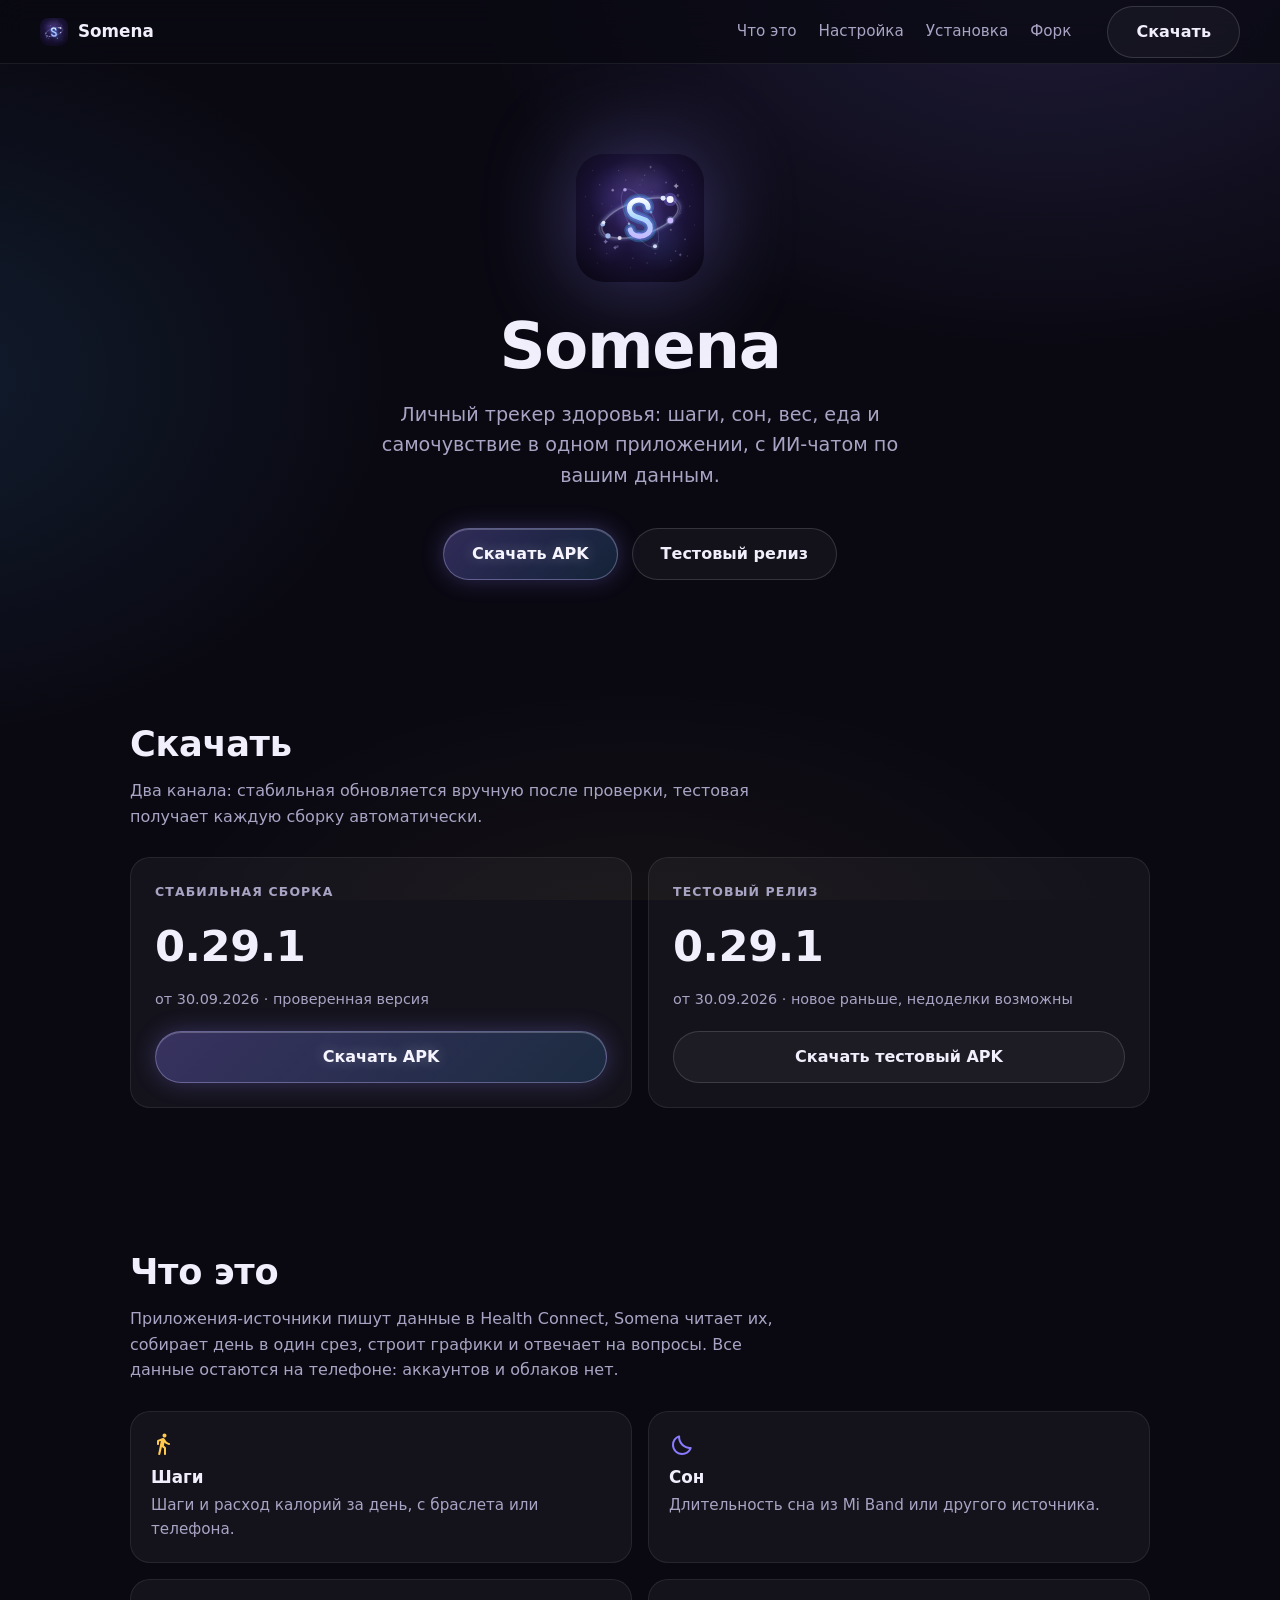
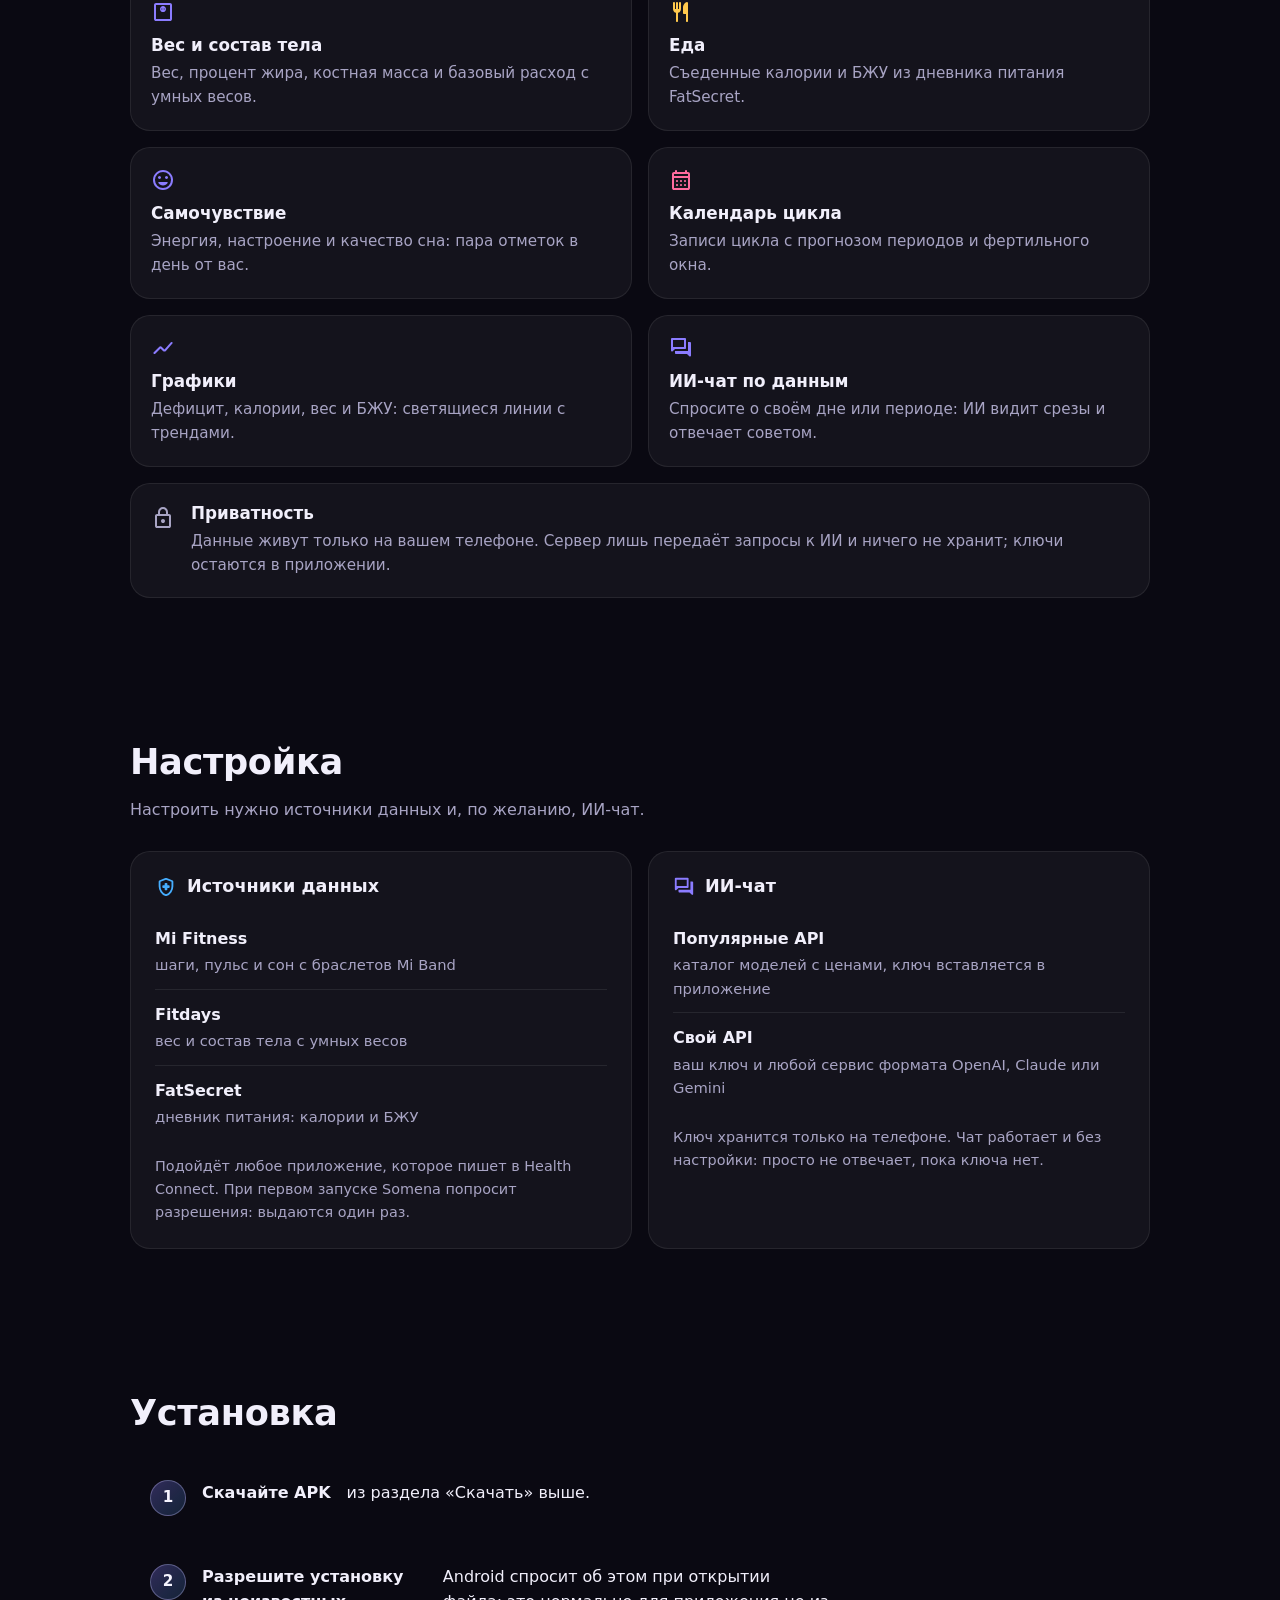
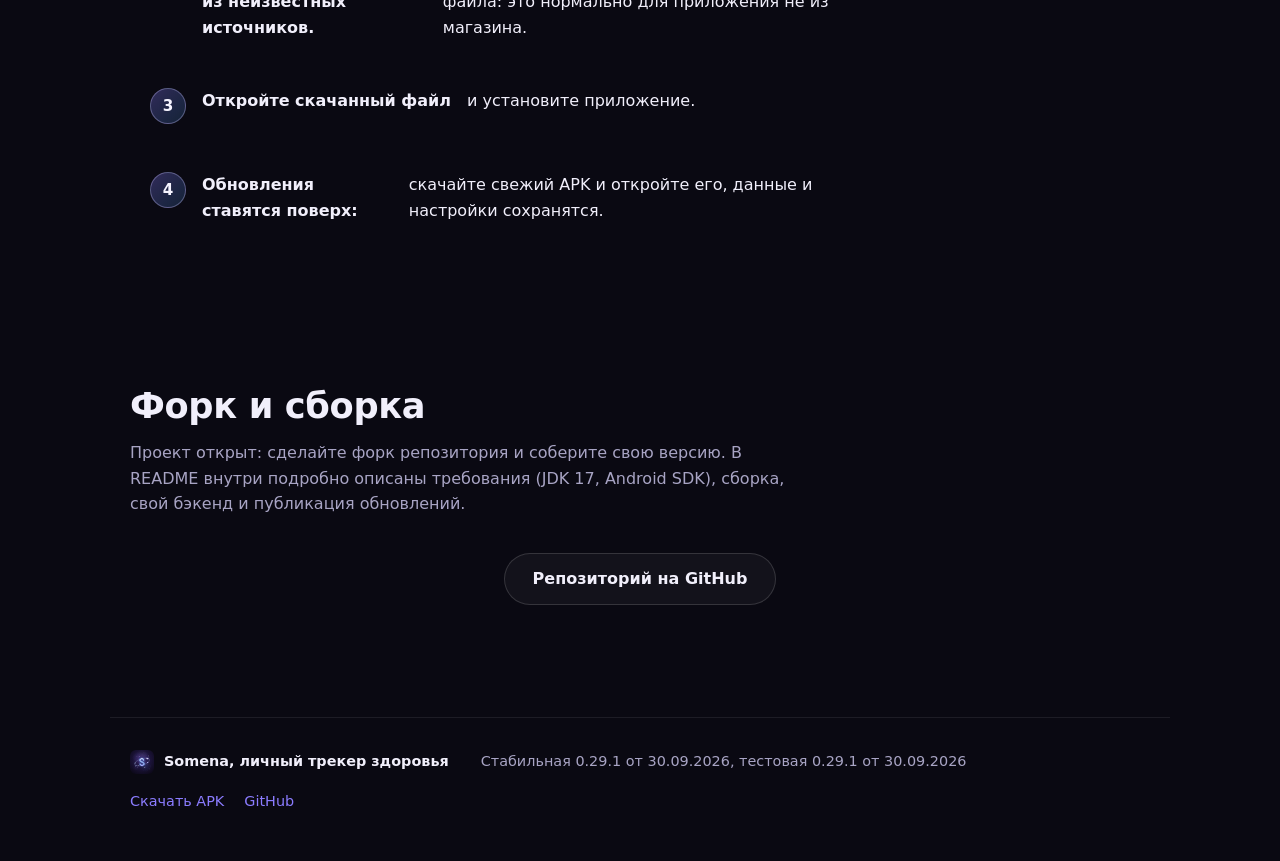
==== site/index.html @ 572ce19d "Лендинг Somena в корне Бэкенда: страница в Теме-туманность (спека 0002) с иконкой-галактикой из лаун" ====
<!doctype html>
<html lang="ru">
<head>
<meta charset="utf-8">
<meta name="viewport" content="width=device-width, initial-scale=1">
<title>Somena: личный трекер здоровья</title>
<meta name="description" content="Шаги, сон, вес, еда и самочувствие в одном приложении, с ИИ-чатом по вашим данным. Данные остаются на телефоне.">
<meta name="theme-color" content="#0A0912">
<meta property="og:title" content="Somena: личный трекер здоровья">
<meta property="og:description" content="Шаги, сон, вес, еда и самочувствие в одном приложении, с ИИ-чатом по вашим данным.">
<meta property="og:image" content="assets/icon-512.png">
<link rel="icon" type="image/png" sizes="32x32" href="assets/favicon-32.png">
<link rel="icon" type="image/svg+xml" href="assets/icon.svg">
<link rel="apple-touch-icon" href="assets/apple-touch-icon.png">
<link rel="stylesheet" href="style.css">
</head>
<body>

<header class="nav">
  <a class="nav-brand" href="#top">
    <img src="assets/icon.svg" alt="" width="28" height="28">
    <span>Somena</span>
  </a>
  <nav class="nav-links" aria-label="Разделы">
    <a href="#about">Что это</a>
    <a href="#setup">Настройка</a>
    <a href="#install">Установка</a>
    <a href="#fork">Форк</a>
  </nav>
  <a class="btn btn-secondary nav-cta" href="#download">Скачать</a>
</header>

<main id="top">

<section class="hero">
  <img class="hero-icon" src="assets/icon.svg" alt="Иконка Somena: галактика со светящейся S" width="128" height="128">
  <h1>Somena</h1>
  <p class="hero-sub">Личный трекер здоровья: шаги, сон, вес, еда и самочувствие в одном приложении, с ИИ-чатом по вашим данным.</p>
  <div class="hero-cta">
    <a class="btn btn-primary" href="http://77.239.99.15:8787/apk/somena.apk">Скачать APK</a>
    <a class="btn btn-secondary" href="http://77.239.99.15:8787/apk/somena-test.apk">Тестовый релиз</a>
  </div>
</section>

<section class="section" id="download">
  <h2>Скачать</h2>
  <p class="section-sub">Два канала: стабильная обновляется вручную после проверки, тестовая получает каждую сборку автоматически.</p>
  <div class="cards-download">
    <article class="glass card-download">
      <p class="card-caption">Стабильная сборка</p>
      <p class="card-value"><span data-channel="stable-version">0.29.1</span></p>
      <p class="card-note">от <span data-channel="stable-date">30.09.2026</span> · проверенная версия</p>
      <a class="btn btn-primary btn-block" href="http://77.239.99.15:8787/apk/somena.apk">Скачать APK</a>
    </article>
    <article class="glass card-download">
      <p class="card-caption">Тестовый релиз</p>
      <p class="card-value"><span data-channel="test-version">0.29.1</span></p>
      <p class="card-note">от <span data-channel="test-date">30.09.2026</span> · новое раньше, недоделки возможны</p>
      <a class="btn btn-secondary btn-block" href="http://77.239.99.15:8787/apk/somena-test.apk">Скачать тестовый APK</a>
    </article>
  </div>
</section>

<section class="section" id="about">
  <h2>Что это</h2>
  <p class="section-sub">Приложения-источники пишут данные в Health Connect, Somena читает их, собирает день в один срез, строит графики и отвечает на вопросы. Все данные остаются на телефоне: аккаунтов и облаков нет.</p>
  <div class="cards">
    <article class="glass card">
      <img src="assets/icons/directions_walk.svg" alt="" width="24" height="24">
      <h3>Шаги</h3>
      <p>Шаги и расход калорий за день, с браслета или телефона.</p>
    </article>
    <article class="glass card">
      <img src="assets/icons/bedtime.svg" alt="" width="24" height="24">
      <h3>Сон</h3>
      <p>Длительность сна из Mi Band или другого источника.</p>
    </article>
    <article class="glass card">
      <img src="assets/icons/monitor_weight.svg" alt="" width="24" height="24">
      <h3>Вес и состав тела</h3>
      <p>Вес, процент жира, костная масса и базовый расход с умных весов.</p>
    </article>
    <article class="glass card">
      <img src="assets/icons/restaurant.svg" alt="" width="24" height="24">
      <h3>Еда</h3>
      <p>Съеденные калории и БЖУ из дневника питания FatSecret.</p>
    </article>
    <article class="glass card">
      <img src="assets/icons/mood.svg" alt="" width="24" height="24">
      <h3>Самочувствие</h3>
      <p>Энергия, настроение и качество сна: пара отметок в день от вас.</p>
    </article>
    <article class="glass card">
      <img src="assets/icons/calendar_month.svg" alt="" width="24" height="24">
      <h3>Календарь цикла</h3>
      <p>Записи цикла с прогнозом периодов и фертильного окна.</p>
    </article>
    <article class="glass card">
      <img src="assets/icons/show_chart.svg" alt="" width="24" height="24">
      <h3>Графики</h3>
      <p>Дефицит, калории, вес и БЖУ: светящиеся линии с трендами.</p>
    </article>
    <article class="glass card">
      <img src="assets/icons/forum.svg" alt="" width="24" height="24">
      <h3>ИИ-чат по данным</h3>
      <p>Спросите о своём дне или периоде: ИИ видит срезы и отвечает советом.</p>
    </article>
  </div>
  <article class="glass card card-wide">
    <img src="assets/icons/lock.svg" alt="" width="24" height="24">
    <div>
      <h3>Приватность</h3>
      <p>Данные живут только на вашем телефоне. Сервер лишь передаёт запросы к ИИ и ничего не хранит; ключи остаются в приложении.</p>
    </div>
  </article>
</section>

<section class="section" id="setup">
  <h2>Настройка</h2>
  <p class="section-sub">Настроить нужно источники данных и, по желанию, ИИ-чат.</p>
  <div class="setup-grid">
    <article class="glass block">
      <h3><img src="assets/icons/health_and_safety.svg" alt="" width="22" height="22"> Источники данных</h3>
      <ul class="rows">
        <li><strong>Mi Fitness</strong><span>шаги, пульс и сон с браслетов Mi Band</span></li>
        <li><strong>Fitdays</strong><span>вес и состав тела с умных весов</span></li>
        <li><strong>FatSecret</strong><span>дневник питания: калории и БЖУ</span></li>
      </ul>
      <p class="block-note">Подойдёт любое приложение, которое пишет в Health Connect. При первом запуске Somena попросит разрешения: выдаются один раз.</p>
    </article>
    <article class="glass block">
      <h3><img src="assets/icons/forum.svg" alt="" width="22" height="22"> ИИ-чат</h3>
      <ul class="rows">
        <li><strong>Популярные API</strong><span>каталог моделей с ценами, ключ вставляется в приложение</span></li>
        <li><strong>Свой API</strong><span>ваш ключ и любой сервис формата OpenAI, Claude или Gemini</span></li>
      </ul>
      <p class="block-note">Ключ хранится только на телефоне. Чат работает и без настройки: просто не отвечает, пока ключа нет.</p>
    </article>
  </div>
</section>

<section class="section" id="install">
  <h2>Установка</h2>
  <ol class="steps">
    <li><strong>Скачайте APK</strong> из раздела «Скачать» выше.</li>
    <li><strong>Разрешите установку из неизвестных источников.</strong> Android спросит об этом при открытии файла: это нормально для приложения не из магазина.</li>
    <li><strong>Откройте скачанный файл</strong> и установите приложение.</li>
    <li><strong>Обновления ставятся поверх:</strong> скачайте свежий APK и откройте его, данные и настройки сохранятся.</li>
  </ol>
</section>

<section class="section" id="fork">
  <h2>Форк и сборка</h2>
  <p class="section-sub">Проект открыт: сделайте форк репозитория и соберите свою версию. В README внутри подробно описаны требования (JDK 17, Android SDK), сборка, свой бэкенд и публикация обновлений.</p>
  <div class="hero-cta">
    <a class="btn btn-secondary" href="https://github.com/ann-kuz/somena" rel="noopener">Репозиторий на GitHub</a>
  </div>
</section>

</main>

<footer class="footer">
  <div class="footer-brand">
    <img src="assets/icon.svg" alt="" width="24" height="24">
    <span>Somena, личный трекер здоровья</span>
  </div>
  <p class="footer-versions">Стабильная <span data-channel="stable-version">0.29.1</span> от <span data-channel="stable-date">30.09.2026</span>, тестовая <span data-channel="test-version">0.29.1</span> от <span data-channel="test-date">30.09.2026</span></p>
  <nav class="footer-links" aria-label="Ссылки">
    <a href="http://77.239.99.15:8787/apk/somena.apk">Скачать APK</a>
    <a href="https://github.com/ann-kuz/somena" rel="noopener">GitHub</a>
  </nav>
</footer>

<script>
(async () => {
  try {
    const v = await (await fetch('version.json')).json();
    const date = (iso) => iso ? iso.split('-').reverse().join('.') : '';
    for (const channel of ['stable', 'test']) {
      const entry = v[channel];
      if (!entry) continue;
      const set = (name, value) => document
        .querySelectorAll(`[data-channel="${channel}-${name}"]`)
        .forEach((el) => { el.textContent = value; });
      set('version', entry.version);
      if (entry.date) set('date', date(entry.date));
    }
  } catch (_) { /* манифест недоступен: показываем вшитые версии */ }
})();
</script>

</body>
</html>
---- site/style.css ----
/* Somena: Лендинг. Тема-туманность по спеке 0002: одна всегда-тёмная тема,
   стеклянные карточки, неоновые пилюли, статичные свечения, без тире в копирайте. */

:root {
  --bg: #0A0912;
  --primary: #8B7CFF;
  --secondary: #46AEFF;
  --tertiary: #FFC94D;
  --pink: #FF6B9E;
  --text: #F1EFFB;
  --text-2: #A8A4C4;
  --glass-fill: rgba(255, 255, 255, 0.045);
  --glass-border: rgba(255, 255, 255, 0.08);
  --radius: 20px;
  --content: 1060px;
}

* { box-sizing: border-box; }

html { color-scheme: dark; scroll-behavior: smooth; }

body {
  margin: 0;
  font-family: system-ui, -apple-system, "Segoe UI", Roboto, "Helvetica Neue", Arial, sans-serif;
  color: var(--text);
  background-color: var(--bg);
  /* Туманность: фиолет сверху справа, синий слева по центру, слабое золото снизу (0002) */
  background-image:
    radial-gradient(900px 620px at 82% -6%, rgba(139, 124, 255, 0.17), transparent 65%),
    radial-gradient(760px 560px at -8% 42%, rgba(70, 174, 255, 0.12), transparent 65%),
    radial-gradient(820px 480px at 50% 108%, rgba(255, 201, 77, 0.05), transparent 60%);
  background-attachment: fixed;
  background-repeat: no-repeat;
  line-height: 1.6;
  -webkit-font-smoothing: antialiased;
}

h1, h2, h3 { line-height: 1.15; margin: 0; }
p { margin: 0; }
img { display: block; }

a { color: var(--primary); text-decoration: none; }
a:hover { color: #A79BFF; }

:focus-visible {
  outline: 2px solid var(--primary);
  outline-offset: 3px;
  border-radius: 8px;
}

/* Шапка */

.nav {
  position: sticky;
  top: 0;
  z-index: 10;
  display: flex;
  align-items: center;
  gap: 28px;
  height: 64px;
  padding: 0 clamp(16px, 4vw, 40px);
  background: rgba(10, 9, 18, 0.78);
  backdrop-filter: blur(14px);
  -webkit-backdrop-filter: blur(14px);
  border-bottom: 1px solid var(--glass-border);
}

.nav-brand {
  display: flex;
  align-items: center;
  gap: 10px;
  font-weight: 700;
  font-size: 1.05rem;
  color: var(--text);
}

.nav-brand img { border-radius: 8px; }

.nav-links {
  display: flex;
  gap: 22px;
  margin-left: auto;
  font-size: 0.95rem;
}

.nav-links a { color: var(--text-2); }
.nav-links a:hover { color: var(--text); }

.nav-cta { margin-left: 8px; min-height: 40px; padding: 0 18px; font-size: 0.9rem; }

/* Кнопки: интерактив всегда пилюля (замок форм 0002) */

.btn {
  display: inline-flex;
  align-items: center;
  justify-content: center;
  min-height: 52px;
  padding: 0 28px;
  border-radius: 999px;
  font-size: 1rem;
  font-weight: 600;
  cursor: pointer;
}

/* Неоновая кнопка: полупрозрачный градиент фиолет→синий, свечение, светлая кромка сверху */
.btn-primary {
  color: #F6F4FF;
  text-shadow: 0 0 14px rgba(241, 239, 251, 0.3);
  background: linear-gradient(135deg, rgba(139, 124, 255, 0.3), rgba(70, 174, 255, 0.16));
  border: 1px solid rgba(200, 195, 255, 0.35);
  box-shadow:
    inset 0 1px 0 rgba(255, 255, 255, 0.22),
    0 0 22px rgba(139, 124, 255, 0.28);
}

.btn-primary:hover {
  background: linear-gradient(135deg, rgba(139, 124, 255, 0.38), rgba(70, 174, 255, 0.22));
  box-shadow:
    inset 0 1px 0 rgba(255, 255, 255, 0.25),
    0 0 30px rgba(139, 124, 255, 0.38);
  color: #F6F4FF;
}

/* Вторичная: тёмное стекло без свечения */
.btn-secondary {
  color: var(--text);
  background: rgba(255, 255, 255, 0.04);
  border: 1px solid rgba(255, 255, 255, 0.14);
}

.btn-secondary:hover { background: rgba(255, 255, 255, 0.07); color: var(--text); }

.btn-block { width: 100%; }

/* Hero */

.hero {
  display: flex;
  flex-direction: column;
  align-items: center;
  text-align: center;
  padding: clamp(64px, 10vh, 104px) 20px 72px;
}

.hero-icon {
  width: 128px;
  height: 128px;
  border-radius: 28px;
  margin-bottom: 28px;
  filter: drop-shadow(0 0 44px rgba(139, 124, 255, 0.4));
}

.hero h1 {
  font-size: clamp(2.6rem, 7vw, 4rem);
  font-weight: 750;
  letter-spacing: -0.02em;
}

.hero-sub {
  max-width: 46ch;
  margin-top: 16px;
  font-size: clamp(1.05rem, 2.5vw, 1.2rem);
  color: var(--text-2);
}

.hero-cta {
  display: flex;
  flex-wrap: wrap;
  justify-content: center;
  gap: 14px;
  margin-top: 36px;
}

/* Секции */

.section {
  max-width: var(--content);
  margin: 0 auto;
  padding: clamp(48px, 8vh, 84px) 20px;
}

.section h2 {
  font-size: clamp(1.7rem, 4vw, 2.2rem);
  font-weight: 700;
  letter-spacing: -0.01em;
}

.section-sub {
  max-width: 65ch;
  margin-top: 14px;
  color: var(--text-2);
}

/* Стеклянные карточки */

.glass {
  background: var(--glass-fill);
  border: 1px solid var(--glass-border);
  border-radius: var(--radius);
}

.cards, .cards-download, .setup-grid {
  display: grid;
  grid-template-columns: 1fr 1fr;
  gap: 16px;
  margin-top: 28px;
}

.card { padding: 20px; }

.card img { margin-bottom: 12px; }

.card h3 { font-size: 1.05rem; font-weight: 600; }

.card p { margin-top: 6px; font-size: 0.95rem; color: var(--text-2); }

.card-wide {
  display: flex;
  gap: 16px;
  align-items: flex-start;
  padding: 20px;
  margin-top: 16px;
}

.card-wide img { margin: 2px 0 0; flex: none; }

/* Карточки скачивания: подпись капсом, крупная цифра версии (как карточка метрики) */

.card-download {
  display: flex;
  flex-direction: column;
  align-items: flex-start;
  padding: 24px;
}

.card-caption {
  font-size: 0.78rem;
  font-weight: 600;
  letter-spacing: 0.09em;
  text-transform: uppercase;
  color: var(--text-2);
}

.card-value {
  margin-top: 10px;
  font-size: 2.7rem;
  font-weight: 750;
  letter-spacing: -0.01em;
}

.card-note { margin: 6px 0 20px; font-size: 0.9rem; color: var(--text-2); }

.card-download .btn { margin-top: auto; }

/* Настройка */

.block { padding: 24px; }

.block h3 {
  display: flex;
  align-items: center;
  gap: 10px;
  font-size: 1.1rem;
  font-weight: 600;
}

.block h3 img { flex: none; }

.rows {
  list-style: none;
  margin: 16px 0 0;
  padding: 0;
}

.rows li {
  display: flex;
  flex-direction: column;
  gap: 2px;
  padding: 12px 0;
}

.rows li + li { border-top: 1px solid var(--glass-border); }

.rows span { font-size: 0.92rem; color: var(--text-2); }

.block-note { margin-top: 14px; font-size: 0.9rem; color: var(--text-2); }

/* Установка */

.steps {
  list-style: none;
  counter-reset: step;
  margin: 28px 0 0;
  padding: 0;
  display: grid;
  gap: 12px;
  max-width: 720px;
}

.steps li {
  counter-increment: step;
  display: flex;
  gap: 16px;
  align-items: flex-start;
  padding: 18px 20px;
}

.steps li::before {
  content: counter(step);
  flex: none;
  width: 34px;
  height: 34px;
  display: grid;
  place-items: center;
  border-radius: 999px;
  font-weight: 700;
  font-size: 0.95rem;
  color: #F6F4FF;
  background: linear-gradient(135deg, rgba(139, 124, 255, 0.3), rgba(70, 174, 255, 0.16));
  border: 1px solid rgba(200, 195, 255, 0.35);
}

/* Подвал */

.footer {
  max-width: var(--content);
  margin: 40px auto 0;
  padding: 32px 20px 48px;
  border-top: 1px solid var(--glass-border);
  display: flex;
  flex-wrap: wrap;
  gap: 16px 32px;
  align-items: center;
  font-size: 0.9rem;
  color: var(--text-2);
}

.footer-brand {
  display: flex;
  align-items: center;
  gap: 10px;
  color: var(--text);
  font-weight: 600;
}

.footer-brand img { border-radius: 6px; }

.footer-versions { margin-right: auto; }

.footer-links { display: flex; gap: 20px; }

/* Телефон */

@media (max-width: 720px) {
  .nav-links { display: none; }
  .nav { gap: 16px; }
  .nav-cta { margin-left: auto; }
  .cards, .cards-download, .setup-grid { grid-template-columns: 1fr; }
  .card-value { font-size: 2.3rem; }
  .hero-cta .btn { width: min(320px, 100%); }
}

/* Движение только лёгкое и по делу: свечение статично (0002) */

@media (prefers-reduced-motion: no-preference) {
  .btn, a { transition: background-color 0.25s ease, box-shadow 0.25s ease, color 0.25s ease, transform 0.1s ease; }
  .btn:active { transform: translateY(1px); }
}

@media (prefers-reduced-motion: reduce) {
  html { scroll-behavior: auto; }
}
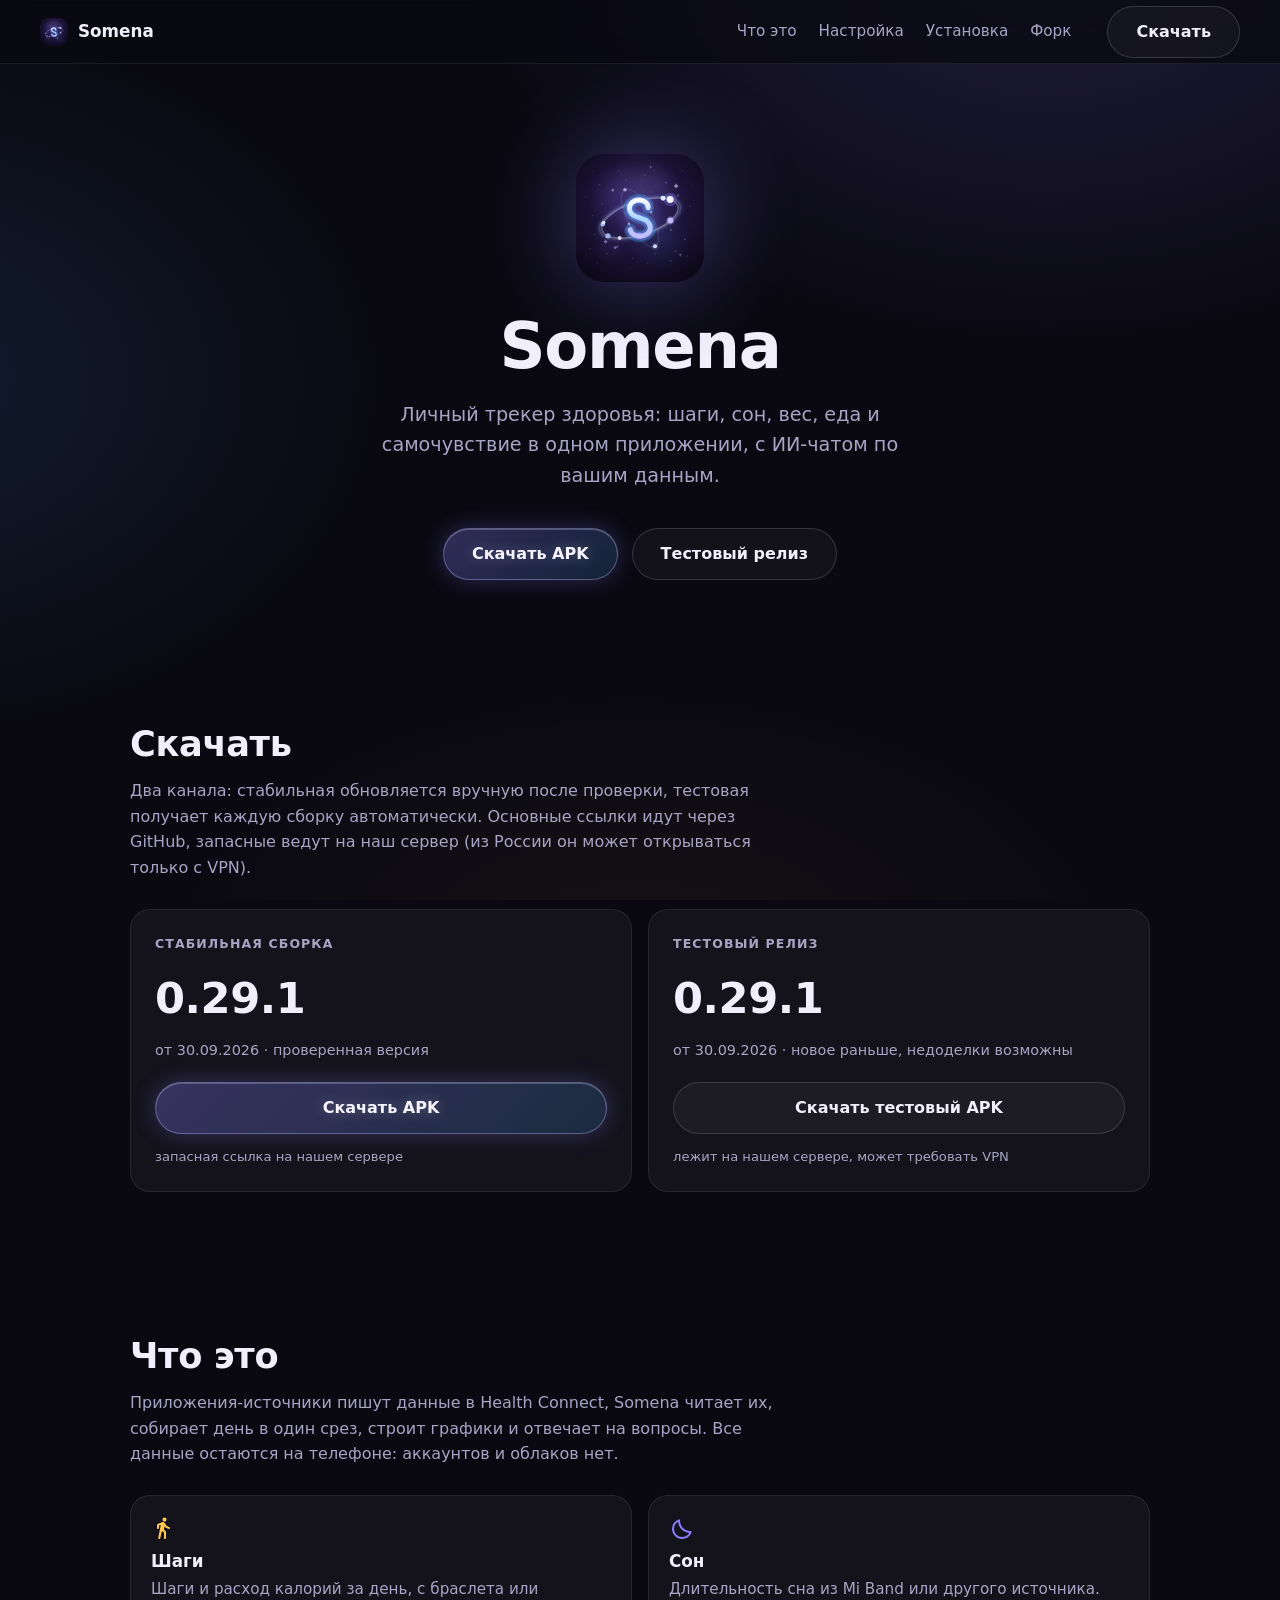
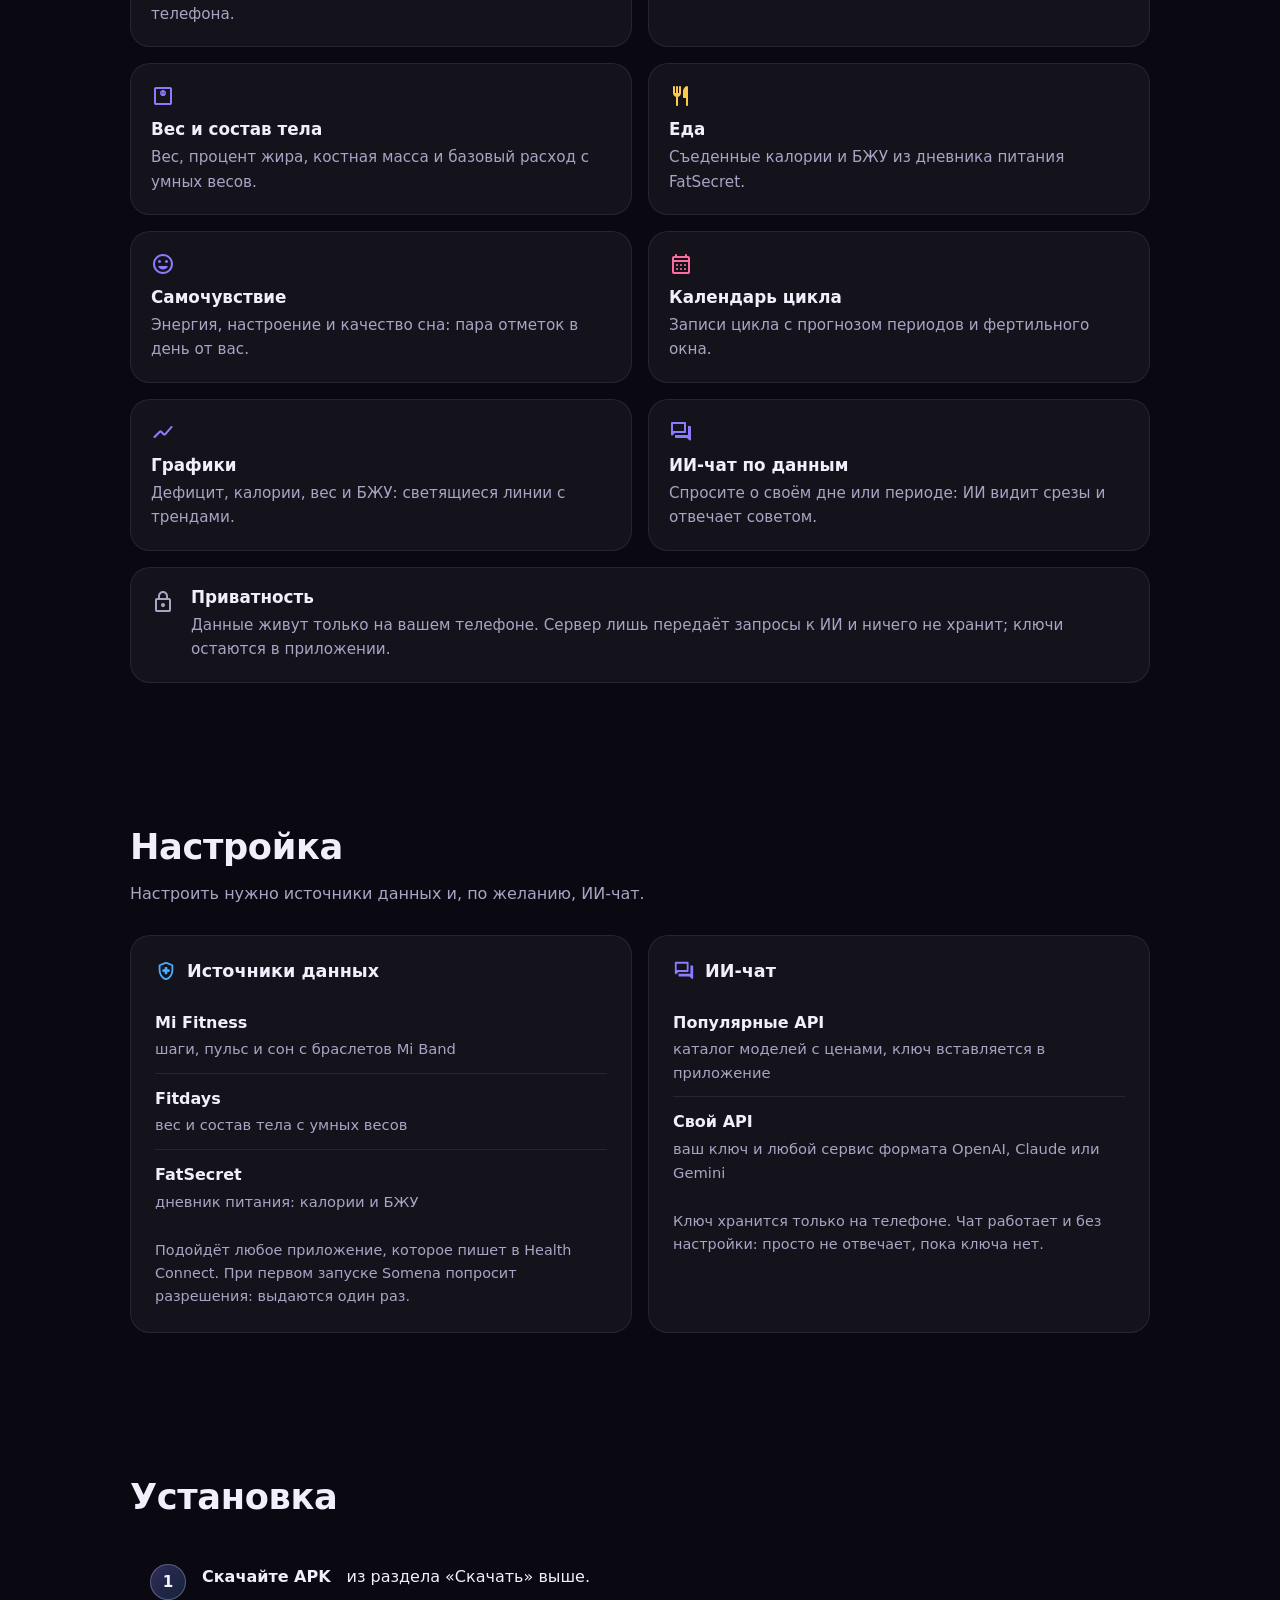
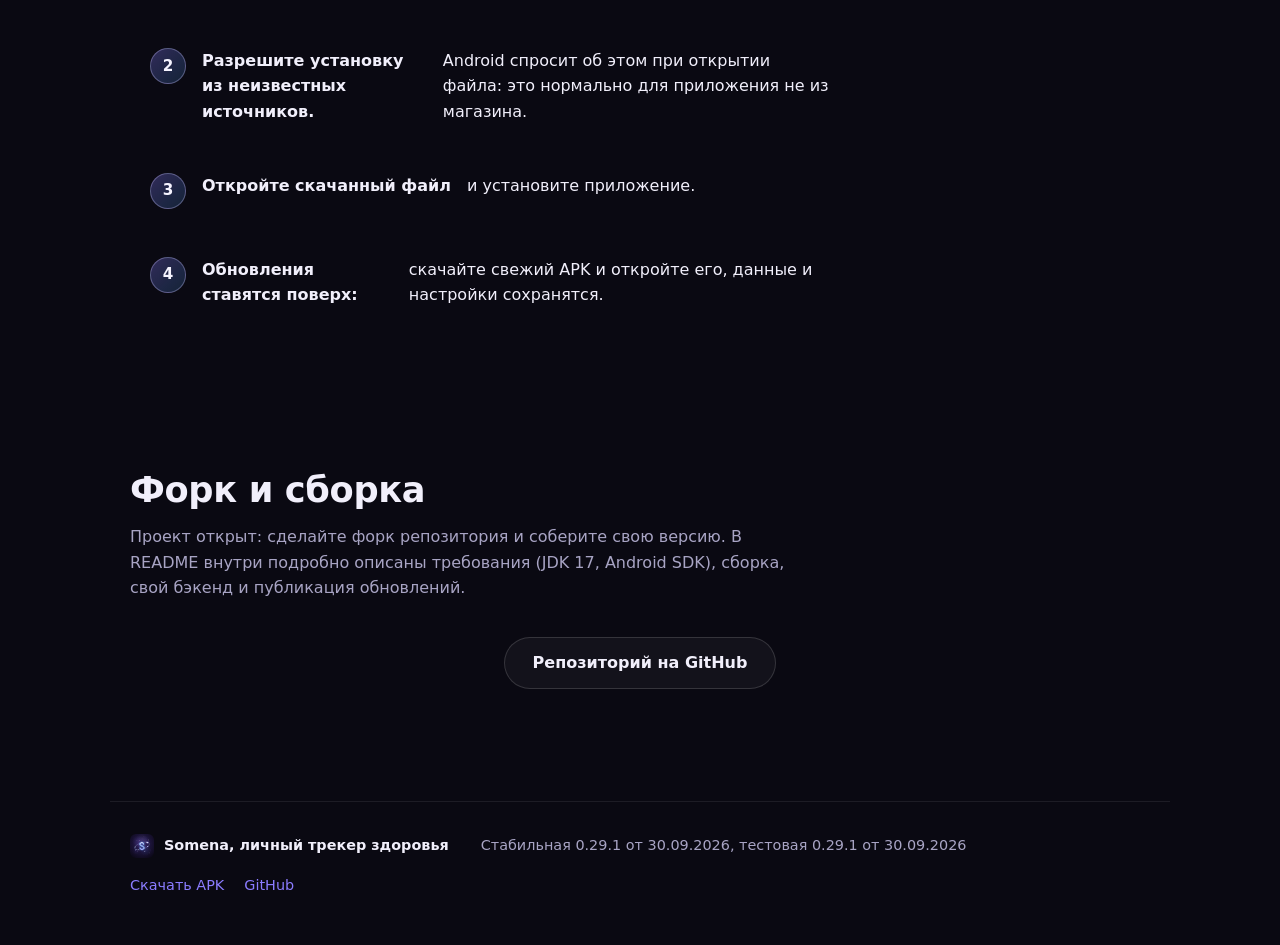
==== commit 025e88f0: "Раздача зеркалируется на GitHub: сервер недоступен из РФ без VPN; лендинг на GitHub Pages, стабильны" ====
--- a/site/index.html
+++ b/site/index.html
@@ -37,26 +37,28 @@
   <h1>Somena</h1>
   <p class="hero-sub">Личный трекер здоровья: шаги, сон, вес, еда и самочувствие в одном приложении, с ИИ-чатом по вашим данным.</p>
   <div class="hero-cta">
-    <a class="btn btn-primary" href="http://77.239.99.15:8787/apk/somena.apk">Скачать APK</a>
+    <a class="btn btn-primary" href="https://github.com/ann-kuz/somena/releases/latest/download/somena.apk">Скачать APK</a>
     <a class="btn btn-secondary" href="http://77.239.99.15:8787/apk/somena-test.apk">Тестовый релиз</a>
   </div>
 </section>
 
 <section class="section" id="download">
   <h2>Скачать</h2>
-  <p class="section-sub">Два канала: стабильная обновляется вручную после проверки, тестовая получает каждую сборку автоматически.</p>
+  <p class="section-sub">Два канала: стабильная обновляется вручную после проверки, тестовая получает каждую сборку автоматически. Основные ссылки идут через GitHub, запасные ведут на наш сервер (из России он может открываться только с VPN).</p>
   <div class="cards-download">
     <article class="glass card-download">
       <p class="card-caption">Стабильная сборка</p>
       <p class="card-value"><span data-channel="stable-version">0.29.1</span></p>
       <p class="card-note">от <span data-channel="stable-date">30.09.2026</span> · проверенная версия</p>
-      <a class="btn btn-primary btn-block" href="http://77.239.99.15:8787/apk/somena.apk">Скачать APK</a>
+      <a class="btn btn-primary btn-block" href="https://github.com/ann-kuz/somena/releases/latest/download/somena.apk">Скачать APK</a>
+      <a class="backup-link" href="http://77.239.99.15:8787/apk/somena.apk">запасная ссылка на нашем сервере</a>
     </article>
     <article class="glass card-download">
       <p class="card-caption">Тестовый релиз</p>
       <p class="card-value"><span data-channel="test-version">0.29.1</span></p>
       <p class="card-note">от <span data-channel="test-date">30.09.2026</span> · новое раньше, недоделки возможны</p>
       <a class="btn btn-secondary btn-block" href="http://77.239.99.15:8787/apk/somena-test.apk">Скачать тестовый APK</a>
+      <span class="backup-link">лежит на нашем сервере, может требовать VPN</span>
     </article>
   </div>
 </section>
@@ -166,7 +168,7 @@
   </div>
   <p class="footer-versions">Стабильная <span data-channel="stable-version">0.29.1</span> от <span data-channel="stable-date">30.09.2026</span>, тестовая <span data-channel="test-version">0.29.1</span> от <span data-channel="test-date">30.09.2026</span></p>
   <nav class="footer-links" aria-label="Ссылки">
-    <a href="http://77.239.99.15:8787/apk/somena.apk">Скачать APK</a>
+    <a href="https://github.com/ann-kuz/somena/releases/latest/download/somena.apk">Скачать APK</a>
     <a href="https://github.com/ann-kuz/somena" rel="noopener">GitHub</a>
   </nav>
 </footer>
--- a/site/style.css
+++ b/site/style.css
@@ -252,6 +252,14 @@
 
 .card-download .btn { margin-top: auto; }
 
+.backup-link {
+  margin-top: 12px;
+  font-size: 0.82rem;
+  color: var(--text-2);
+}
+
+a.backup-link:hover { color: #A79BFF; }
+
 /* Настройка */
 
 .block { padding: 24px; }
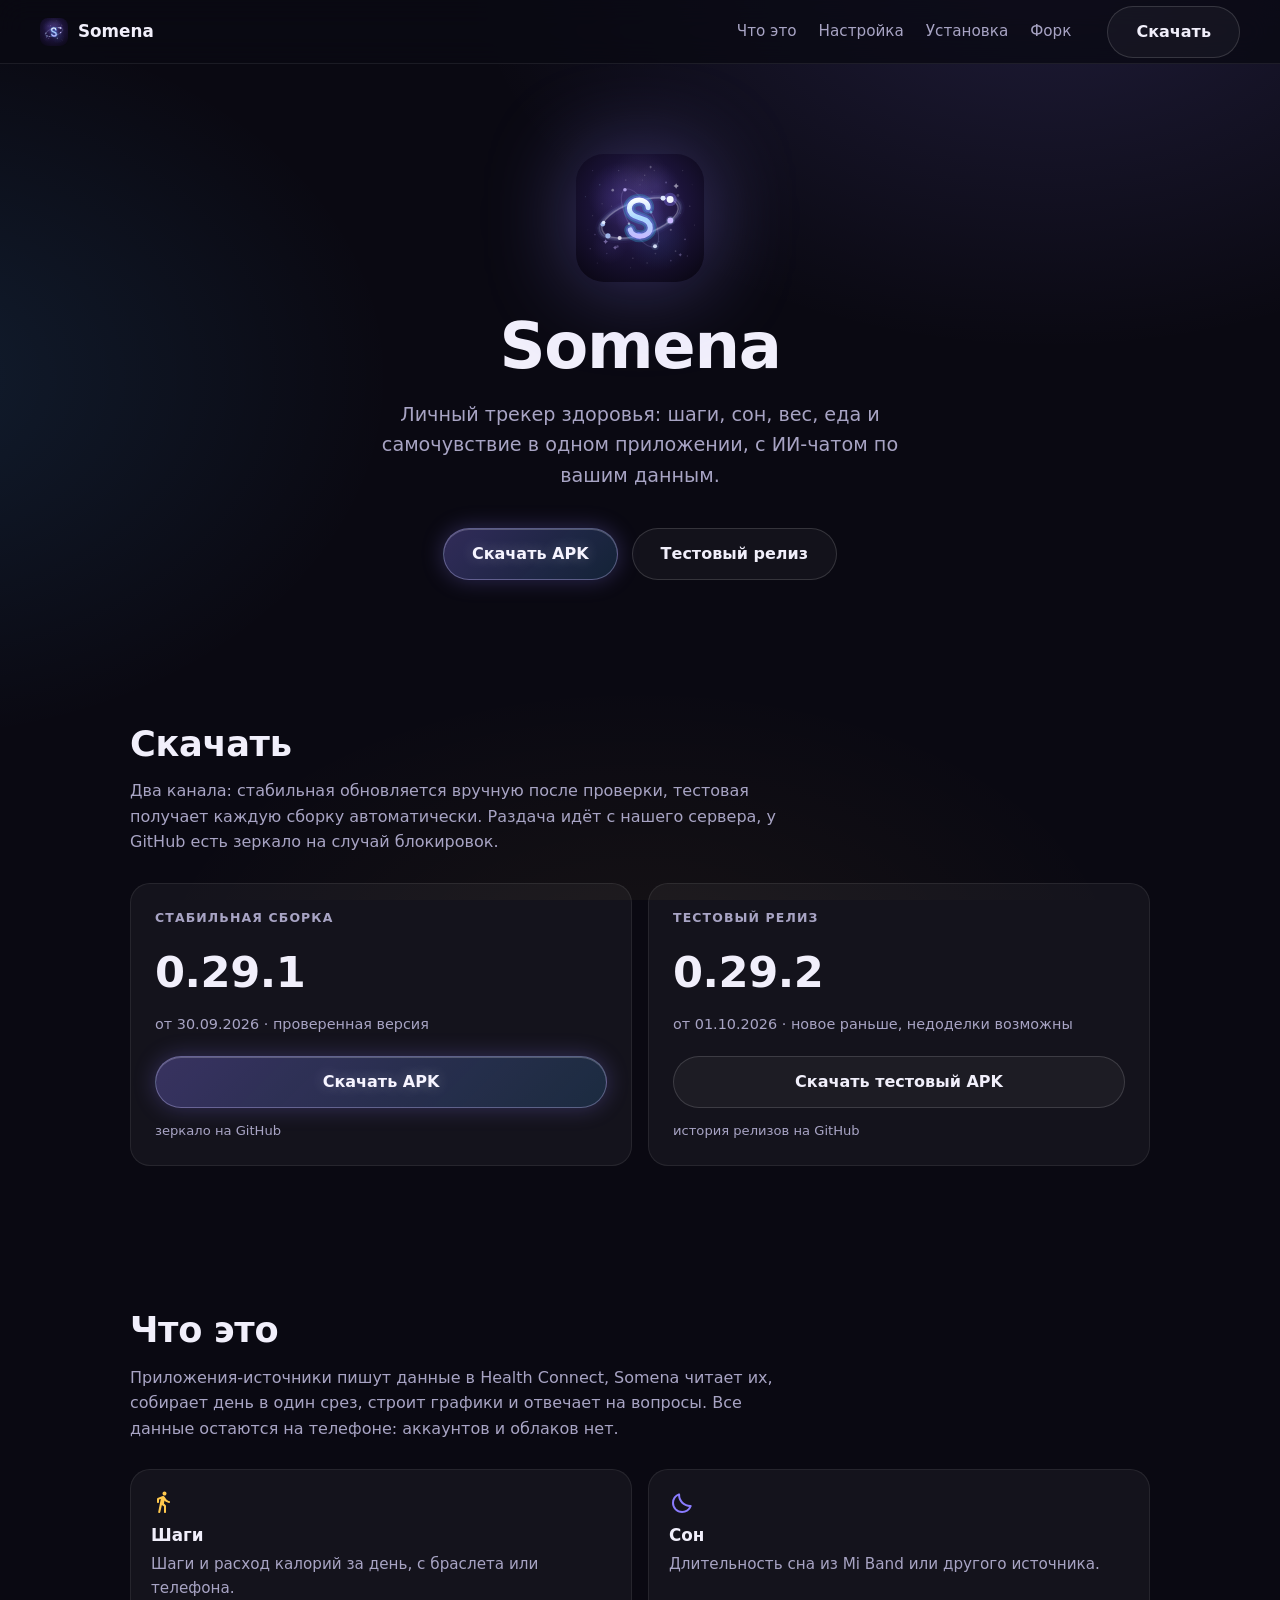
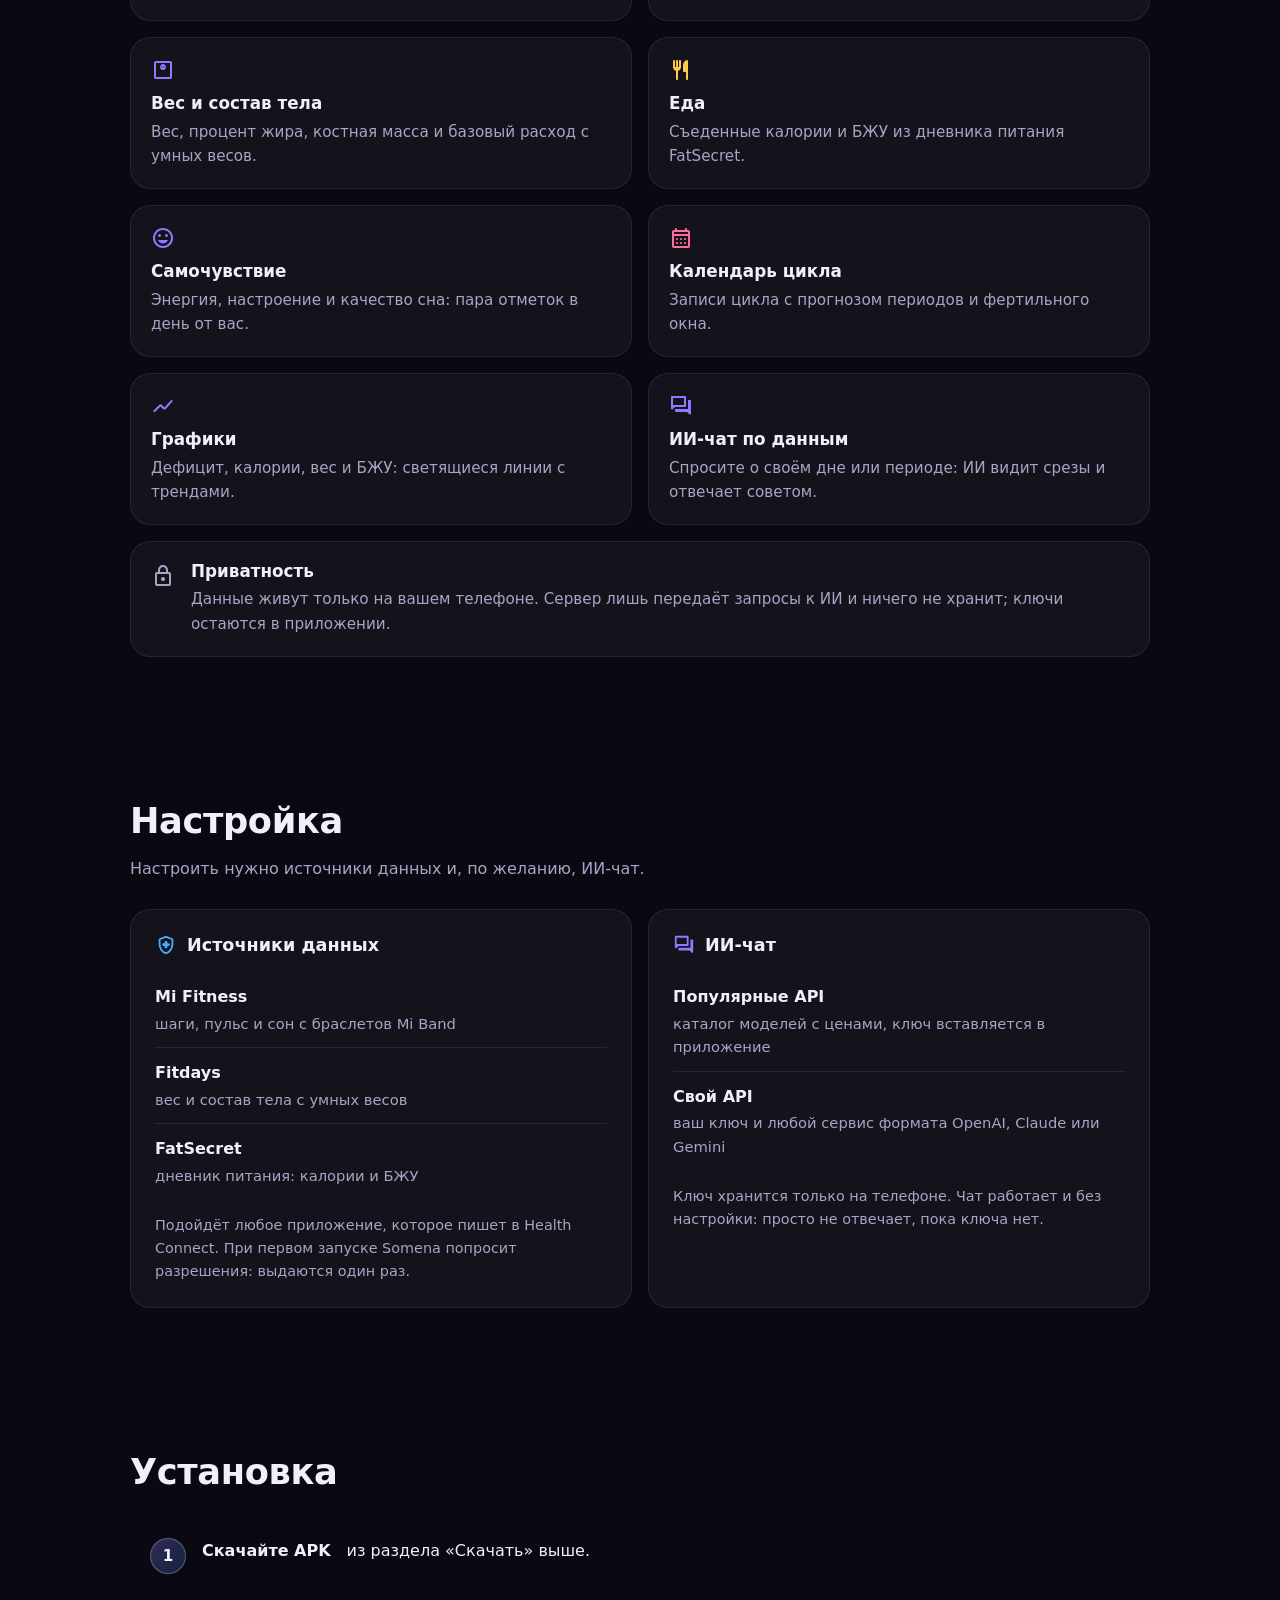
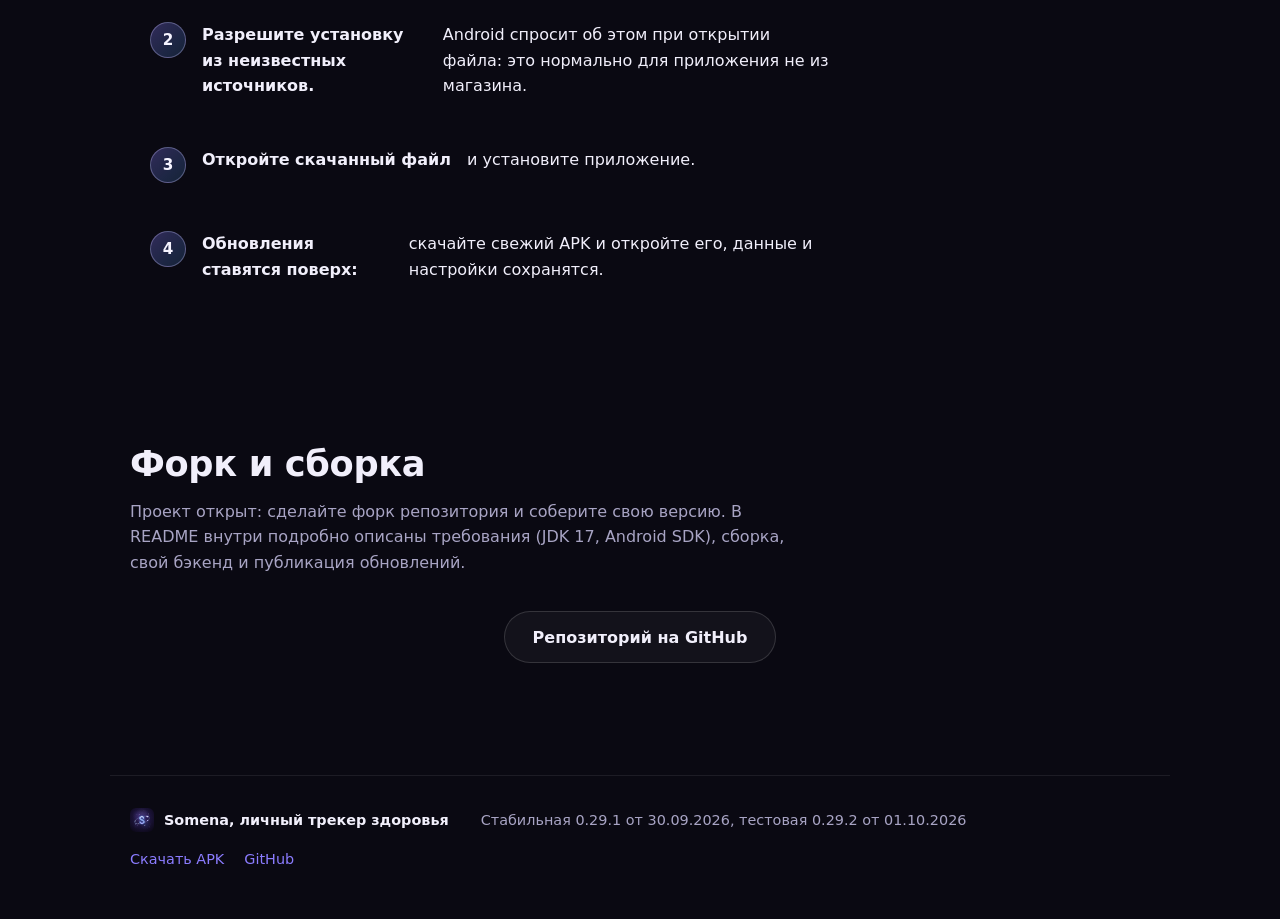
==== commit 3f3bc042: "Раздача через основной домен на 443: порт 8787 из РФ режется провайдерами, домен проходит; nginx про" ====
--- a/site/index.html
+++ b/site/index.html
@@ -37,28 +37,28 @@
   <h1>Somena</h1>
   <p class="hero-sub">Личный трекер здоровья: шаги, сон, вес, еда и самочувствие в одном приложении, с ИИ-чатом по вашим данным.</p>
   <div class="hero-cta">
-    <a class="btn btn-primary" href="https://github.com/ann-kuz/somena/releases/latest/download/somena.apk">Скачать APK</a>
-    <a class="btn btn-secondary" href="http://77.239.99.15:8787/apk/somena-test.apk">Тестовый релиз</a>
+    <a class="btn btn-primary" href="https://elunaris-vitrail.strangled.net/apk/somena.apk">Скачать APK</a>
+    <a class="btn btn-secondary" href="https://elunaris-vitrail.strangled.net/apk/somena-test.apk">Тестовый релиз</a>
   </div>
 </section>
 
 <section class="section" id="download">
   <h2>Скачать</h2>
-  <p class="section-sub">Два канала: стабильная обновляется вручную после проверки, тестовая получает каждую сборку автоматически. Основные ссылки идут через GitHub, запасные ведут на наш сервер (из России он может открываться только с VPN).</p>
+  <p class="section-sub">Два канала: стабильная обновляется вручную после проверки, тестовая получает каждую сборку автоматически. Раздача идёт с нашего сервера, у GitHub есть зеркало на случай блокировок.</p>
   <div class="cards-download">
     <article class="glass card-download">
       <p class="card-caption">Стабильная сборка</p>
       <p class="card-value"><span data-channel="stable-version">0.29.1</span></p>
       <p class="card-note">от <span data-channel="stable-date">30.09.2026</span> · проверенная версия</p>
-      <a class="btn btn-primary btn-block" href="https://github.com/ann-kuz/somena/releases/latest/download/somena.apk">Скачать APK</a>
-      <a class="backup-link" href="http://77.239.99.15:8787/apk/somena.apk">запасная ссылка на нашем сервере</a>
+      <a class="btn btn-primary btn-block" href="https://elunaris-vitrail.strangled.net/apk/somena.apk">Скачать APK</a>
+      <a class="backup-link" href="https://github.com/ann-kuz/somena/releases/latest/download/somena.apk">зеркало на GitHub</a>
     </article>
     <article class="glass card-download">
       <p class="card-caption">Тестовый релиз</p>
       <p class="card-value"><span data-channel="test-version">0.29.1</span></p>
       <p class="card-note">от <span data-channel="test-date">30.09.2026</span> · новое раньше, недоделки возможны</p>
-      <a class="btn btn-secondary btn-block" href="http://77.239.99.15:8787/apk/somena-test.apk">Скачать тестовый APK</a>
-      <span class="backup-link">лежит на нашем сервере, может требовать VPN</span>
+      <a class="btn btn-secondary btn-block" href="https://elunaris-vitrail.strangled.net/apk/somena-test.apk">Скачать тестовый APK</a>
+      <a class="backup-link" href="https://github.com/ann-kuz/somena/releases">история релизов на GitHub</a>
     </article>
   </div>
 </section>
@@ -168,7 +168,7 @@
   </div>
   <p class="footer-versions">Стабильная <span data-channel="stable-version">0.29.1</span> от <span data-channel="stable-date">30.09.2026</span>, тестовая <span data-channel="test-version">0.29.1</span> от <span data-channel="test-date">30.09.2026</span></p>
   <nav class="footer-links" aria-label="Ссылки">
-    <a href="https://github.com/ann-kuz/somena/releases/latest/download/somena.apk">Скачать APK</a>
+    <a href="https://elunaris-vitrail.strangled.net/apk/somena.apk">Скачать APK</a>
     <a href="https://github.com/ann-kuz/somena" rel="noopener">GitHub</a>
   </nav>
 </footer>
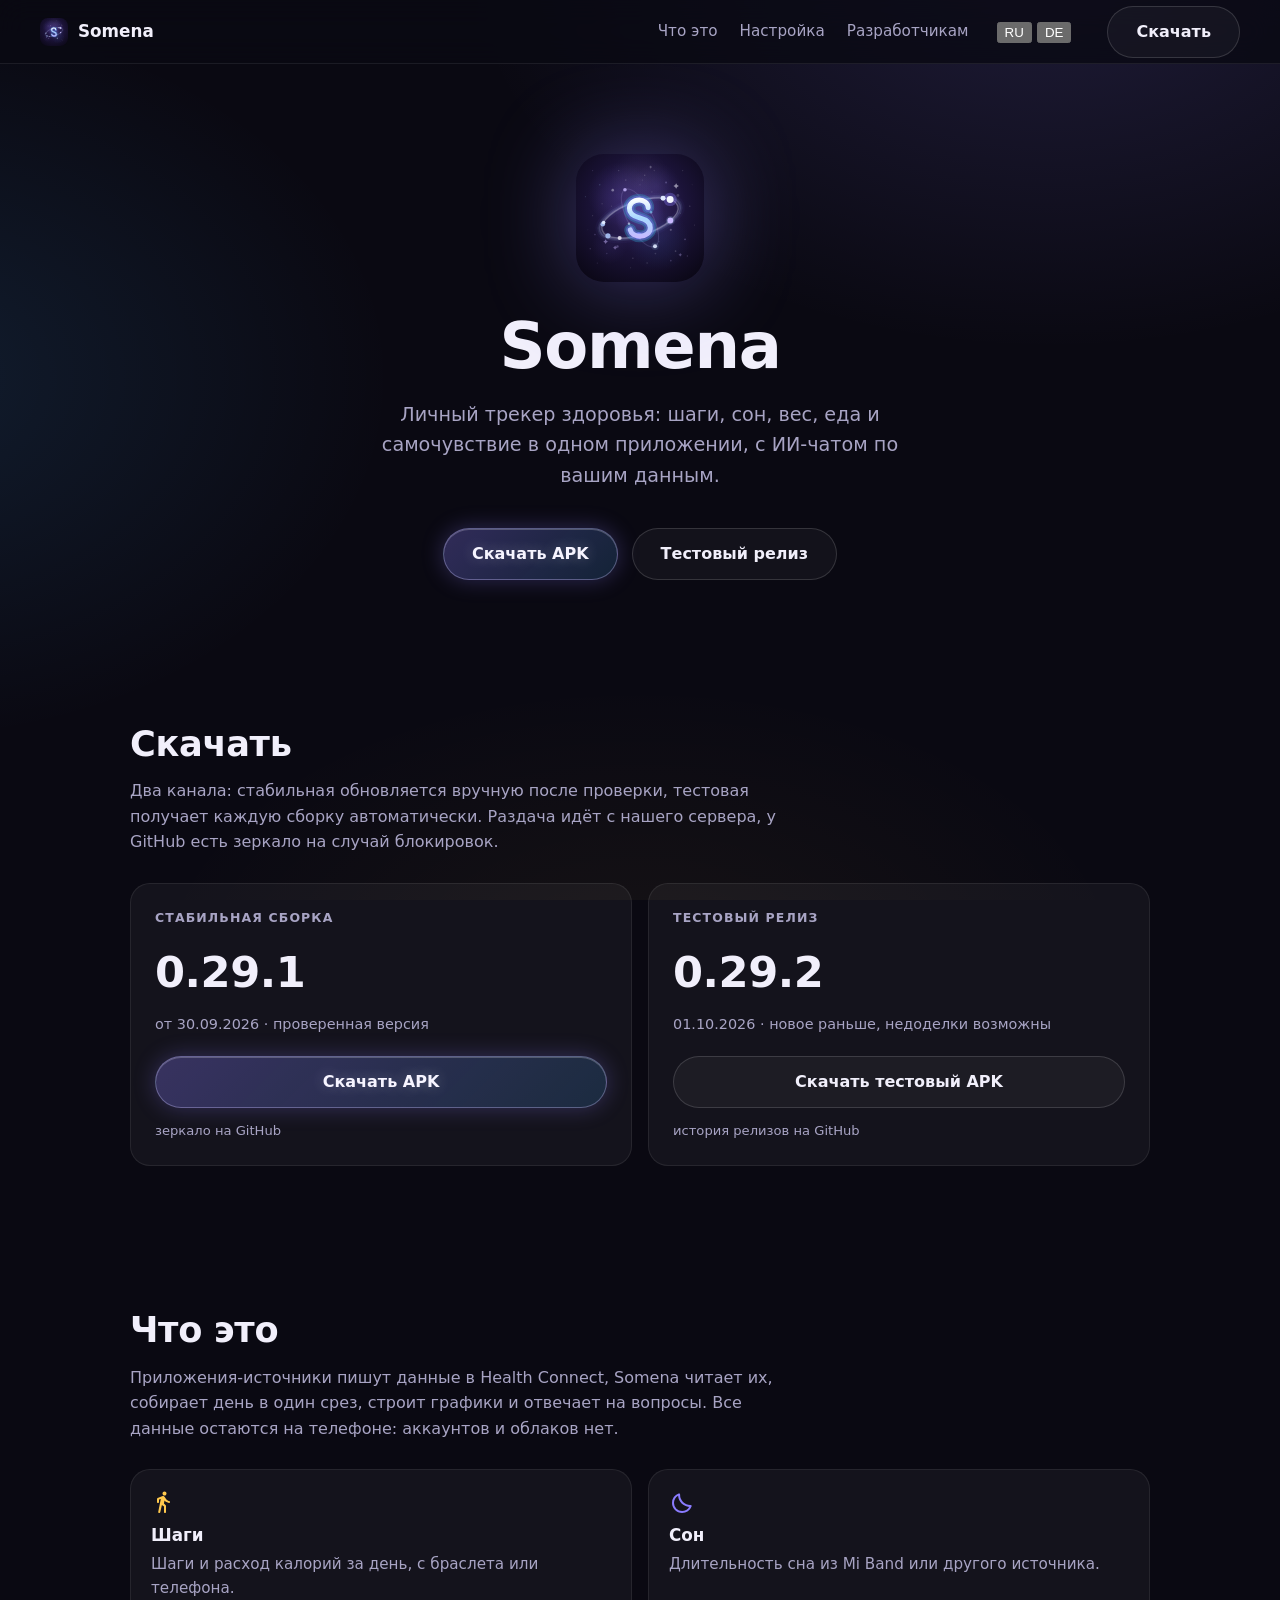
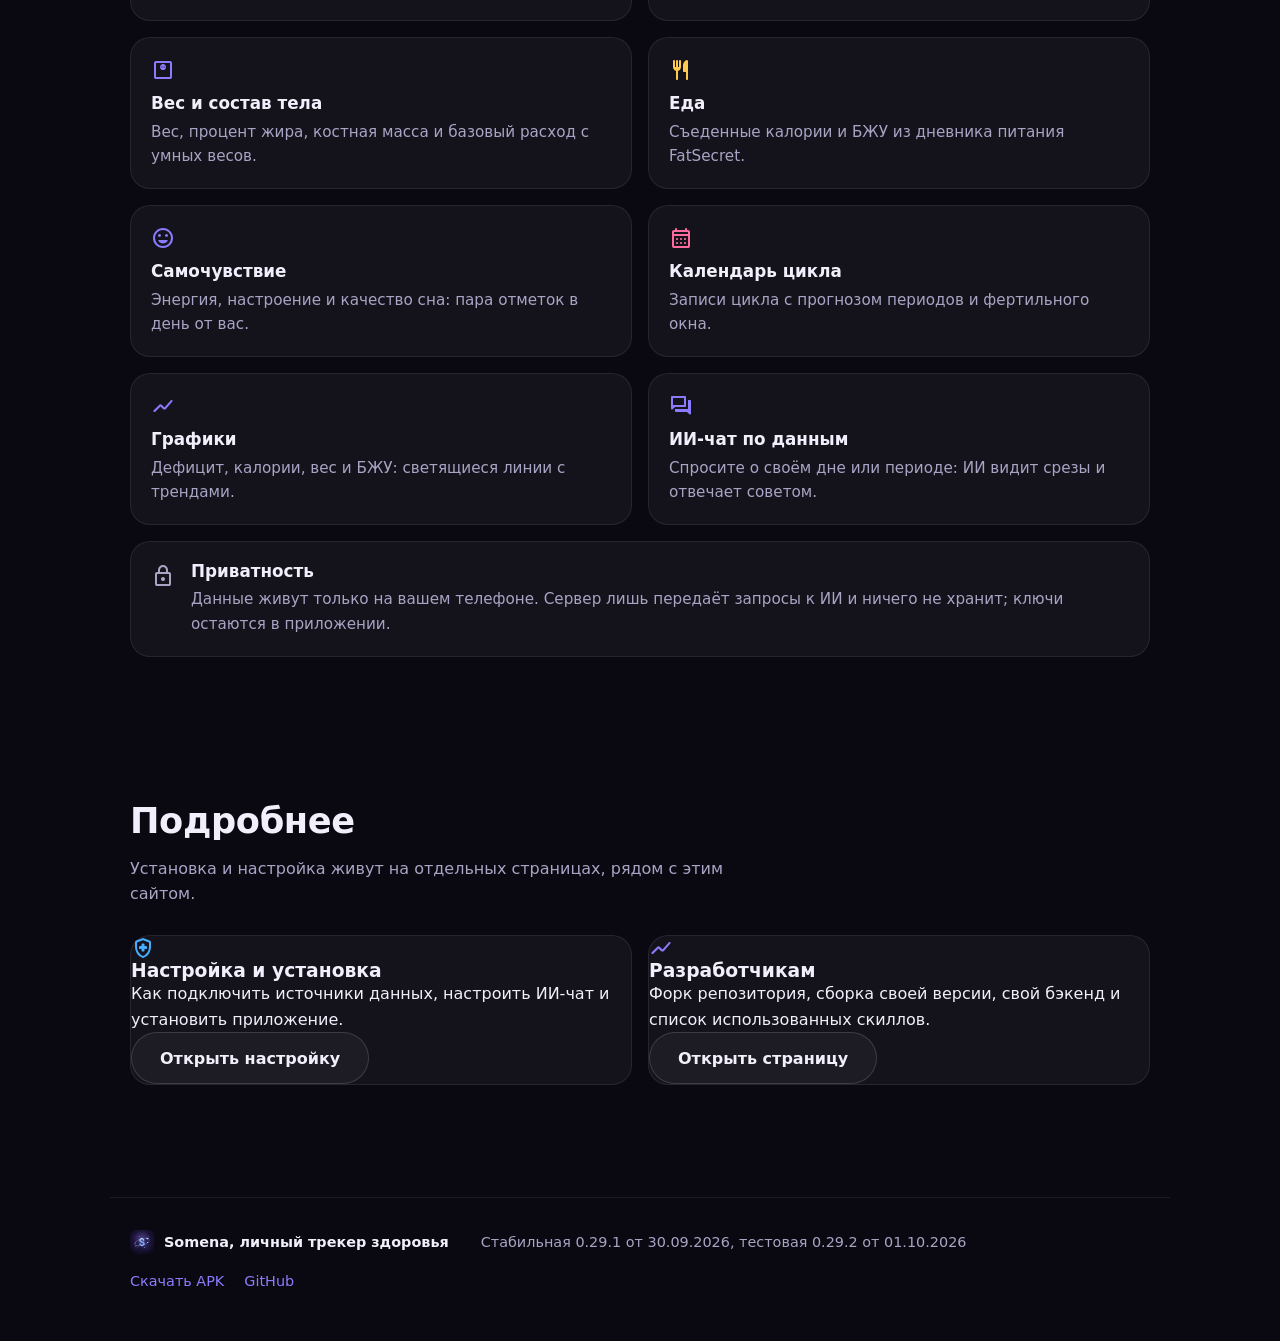
==== commit 6d9800aa: "Сайт Somena становится цельным на всём домене: info. показывает Настройку, items. - Разработчикам (ф" ====
--- a/site/index.html
+++ b/site/index.html
@@ -13,6 +13,7 @@
 <link rel="icon" type="image/svg+xml" href="assets/icon.svg">
 <link rel="apple-touch-icon" href="assets/apple-touch-icon.png">
 <link rel="stylesheet" href="style.css">
+<script src="/lang.js"></script>
 </head>
 <body>
 
@@ -22,140 +23,120 @@
     <span>Somena</span>
   </a>
   <nav class="nav-links" aria-label="Разделы">
-    <a href="#about">Что это</a>
-    <a href="#setup">Настройка</a>
-    <a href="#install">Установка</a>
-    <a href="#fork">Форк</a>
+    <a href="#about" data-i18n="nav.about">Что это</a>
+    <a href="https://info.elunaris-vitrail.strangled.net/" data-i18n="nav.setup">Настройка</a>
+    <a href="https://items.elunaris-vitrail.strangled.net/" data-i18n="nav.dev">Разработчикам</a>
   </nav>
-  <a class="btn btn-secondary nav-cta" href="#download">Скачать</a>
+  <div class="lang-switch" role="group" aria-label="Язык">
+    <button class="lang-btn" type="button" data-lang-btn="ru">RU</button>
+    <button class="lang-btn" type="button" data-lang-btn="de">DE</button>
+  </div>
+  <a class="btn btn-secondary nav-cta" href="#download" data-i18n="nav.download">Скачать</a>
 </header>
 
 <main id="top">
 
 <section class="hero">
-  <img class="hero-icon" src="assets/icon.svg" alt="Иконка Somena: галактика со светящейся S" width="128" height="128">
+  <img class="hero-icon" src="assets/icon.svg" alt="Somena" width="128" height="128">
   <h1>Somena</h1>
-  <p class="hero-sub">Личный трекер здоровья: шаги, сон, вес, еда и самочувствие в одном приложении, с ИИ-чатом по вашим данным.</p>
+  <p class="hero-sub" data-i18n="hero.sub">Личный трекер здоровья: шаги, сон, вес, еда и самочувствие в одном приложении, с ИИ-чатом по вашим данным.</p>
   <div class="hero-cta">
-    <a class="btn btn-primary" href="https://elunaris-vitrail.strangled.net/apk/somena.apk">Скачать APK</a>
-    <a class="btn btn-secondary" href="https://elunaris-vitrail.strangled.net/apk/somena-test.apk">Тестовый релиз</a>
+    <a class="btn btn-primary" href="https://elunaris-vitrail.strangled.net/apk/somena.apk" data-i18n="hero.btn1">Скачать APK</a>
+    <a class="btn btn-secondary" href="https://elunaris-vitrail.strangled.net/apk/somena-test.apk" data-i18n="hero.btn2">Тестовый релиз</a>
   </div>
 </section>
 
 <section class="section" id="download">
-  <h2>Скачать</h2>
-  <p class="section-sub">Два канала: стабильная обновляется вручную после проверки, тестовая получает каждую сборку автоматически. Раздача идёт с нашего сервера, у GitHub есть зеркало на случай блокировок.</p>
+  <h2 data-i18n="dl.h">Скачать</h2>
+  <p class="section-sub" data-i18n="dl.sub">Два канала: стабильная обновляется вручную после проверки, тестовая получает каждую сборку автоматически. Раздача идёт с нашего сервера, у GitHub есть зеркало на случай блокировок.</p>
   <div class="cards-download">
     <article class="glass card-download">
-      <p class="card-caption">Стабильная сборка</p>
+      <p class="card-caption" data-i18n="dl.stable">Стабильная сборка</p>
       <p class="card-value"><span data-channel="stable-version">0.29.1</span></p>
-      <p class="card-note">от <span data-channel="stable-date">30.09.2026</span> · проверенная версия</p>
-      <a class="btn btn-primary btn-block" href="https://elunaris-vitrail.strangled.net/apk/somena.apk">Скачать APK</a>
-      <a class="backup-link" href="https://github.com/ann-kuz/somena/releases/latest/download/somena.apk">зеркало на GitHub</a>
+      <p class="card-note"><span data-i18n="dl.from">от</span> <span data-channel="stable-date">30.09.2026</span> · <span data-i18n="dl.checked">проверенная версия</span></p>
+      <a class="btn btn-primary btn-block" href="https://elunaris-vitrail.strangled.net/apk/somena.apk" data-i18n="dl.btn">Скачать APK</a>
+      <a class="backup-link" href="https://github.com/ann-kuz/somena/releases/latest/download/somena.apk" data-i18n="dl.mirror">зеркало на GitHub</a>
     </article>
     <article class="glass card-download">
-      <p class="card-caption">Тестовый релиз</p>
+      <p class="card-caption" data-i18n="dl.test">Тестовый релиз</p>
       <p class="card-value"><span data-channel="test-version">0.29.1</span></p>
-      <p class="card-note">от <span data-channel="test-date">30.09.2026</span> · новое раньше, недоделки возможны</p>
-      <a class="btn btn-secondary btn-block" href="https://elunaris-vitrail.strangled.net/apk/somena-test.apk">Скачать тестовый APK</a>
-      <a class="backup-link" href="https://github.com/ann-kuz/somena/releases">история релизов на GitHub</a>
+      <p class="card-note"><span data-channel="test-date">30.09.2026</span> · <span data-i18n="dl.early">новое раньше, недоделки возможны</span></p>
+      <a class="btn btn-secondary btn-block" href="https://elunaris-vitrail.strangled.net/apk/somena-test.apk" data-i18n="dl.btnTest">Скачать тестовый APK</a>
+      <a class="backup-link" href="https://github.com/ann-kuz/somena/releases" data-i18n="dl.history">история релизов на GitHub</a>
     </article>
   </div>
 </section>
 
 <section class="section" id="about">
-  <h2>Что это</h2>
-  <p class="section-sub">Приложения-источники пишут данные в Health Connect, Somena читает их, собирает день в один срез, строит графики и отвечает на вопросы. Все данные остаются на телефоне: аккаунтов и облаков нет.</p>
+  <h2 data-i18n="about.h">Что это</h2>
+  <p class="section-sub" data-i18n="about.sub">Приложения-источники пишут данные в Health Connect, Somena читает их, собирает день в один срез, строит графики и отвечает на вопросы. Все данные остаются на телефоне: аккаунтов и облаков нет.</p>
   <div class="cards">
     <article class="glass card">
       <img src="assets/icons/directions_walk.svg" alt="" width="24" height="24">
-      <h3>Шаги</h3>
-      <p>Шаги и расход калорий за день, с браслета или телефона.</p>
+      <h3 data-i18n="about.s1">Шаги</h3>
+      <p data-i18n="about.s1t">Шаги и расход калорий за день, с браслета или телефона.</p>
     </article>
     <article class="glass card">
       <img src="assets/icons/bedtime.svg" alt="" width="24" height="24">
-      <h3>Сон</h3>
-      <p>Длительность сна из Mi Band или другого источника.</p>
+      <h3 data-i18n="about.s2">Сон</h3>
+      <p data-i18n="about.s2t">Длительность сна из Mi Band или другого источника.</p>
     </article>
     <article class="glass card">
       <img src="assets/icons/monitor_weight.svg" alt="" width="24" height="24">
-      <h3>Вес и состав тела</h3>
-      <p>Вес, процент жира, костная масса и базовый расход с умных весов.</p>
+      <h3 data-i18n="about.s3">Вес и состав тела</h3>
+      <p data-i18n="about.s3t">Вес, процент жира, костная масса и базовый расход с умных весов.</p>
     </article>
     <article class="glass card">
       <img src="assets/icons/restaurant.svg" alt="" width="24" height="24">
-      <h3>Еда</h3>
-      <p>Съеденные калории и БЖУ из дневника питания FatSecret.</p>
+      <h3 data-i18n="about.s4">Еда</h3>
+      <p data-i18n="about.s4t">Съеденные калории и БЖУ из дневника питания FatSecret.</p>
     </article>
     <article class="glass card">
       <img src="assets/icons/mood.svg" alt="" width="24" height="24">
-      <h3>Самочувствие</h3>
-      <p>Энергия, настроение и качество сна: пара отметок в день от вас.</p>
+      <h3 data-i18n="about.s5">Самочувствие</h3>
+      <p data-i18n="about.s5t">Энергия, настроение и качество сна: пара отметок в день от вас.</p>
     </article>
     <article class="glass card">
       <img src="assets/icons/calendar_month.svg" alt="" width="24" height="24">
-      <h3>Календарь цикла</h3>
-      <p>Записи цикла с прогнозом периодов и фертильного окна.</p>
+      <h3 data-i18n="about.s6">Календарь цикла</h3>
+      <p data-i18n="about.s6t">Записи цикла с прогнозом периодов и фертильного окна.</p>
     </article>
     <article class="glass card">
       <img src="assets/icons/show_chart.svg" alt="" width="24" height="24">
-      <h3>Графики</h3>
-      <p>Дефицит, калории, вес и БЖУ: светящиеся линии с трендами.</p>
+      <h3 data-i18n="about.s7">Графики</h3>
+      <p data-i18n="about.s7t">Дефицит, калории, вес и БЖУ: светящиеся линии с трендами.</p>
     </article>
     <article class="glass card">
       <img src="assets/icons/forum.svg" alt="" width="24" height="24">
-      <h3>ИИ-чат по данным</h3>
-      <p>Спросите о своём дне или периоде: ИИ видит срезы и отвечает советом.</p>
+      <h3 data-i18n="about.s8">ИИ-чат по данным</h3>
+      <p data-i18n="about.s8t">Спросите о своём дне или периоде: ИИ видит срезы и отвечает советом.</p>
     </article>
   </div>
   <article class="glass card card-wide">
     <img src="assets/icons/lock.svg" alt="" width="24" height="24">
     <div>
-      <h3>Приватность</h3>
-      <p>Данные живут только на вашем телефоне. Сервер лишь передаёт запросы к ИИ и ничего не хранит; ключи остаются в приложении.</p>
+      <h3 data-i18n="about.privacy">Приватность</h3>
+      <p data-i18n="about.privacyT">Данные живут только на вашем телефоне. Сервер лишь передаёт запросы к ИИ и ничего не хранит; ключи остаются в приложении.</p>
     </div>
   </article>
 </section>
 
-<section class="section" id="setup">
-  <h2>Настройка</h2>
-  <p class="section-sub">Настроить нужно источники данных и, по желанию, ИИ-чат.</p>
-  <div class="setup-grid">
-    <article class="glass block">
-      <h3><img src="assets/icons/health_and_safety.svg" alt="" width="22" height="22"> Источники данных</h3>
-      <ul class="rows">
-        <li><strong>Mi Fitness</strong><span>шаги, пульс и сон с браслетов Mi Band</span></li>
-        <li><strong>Fitdays</strong><span>вес и состав тела с умных весов</span></li>
-        <li><strong>FatSecret</strong><span>дневник питания: калории и БЖУ</span></li>
-      </ul>
-      <p class="block-note">Подойдёт любое приложение, которое пишет в Health Connect. При первом запуске Somena попросит разрешения: выдаются один раз.</p>
-    </article>
-    <article class="glass block">
-      <h3><img src="assets/icons/forum.svg" alt="" width="22" height="22"> ИИ-чат</h3>
-      <ul class="rows">
-        <li><strong>Популярные API</strong><span>каталог моделей с ценами, ключ вставляется в приложение</span></li>
-        <li><strong>Свой API</strong><span>ваш ключ и любой сервис формата OpenAI, Claude или Gemini</span></li>
-      </ul>
-      <p class="block-note">Ключ хранится только на телефоне. Чат работает и без настройки: просто не отвечает, пока ключа нет.</p>
-    </article>
-  </div>
-</section>
-
-<section class="section" id="install">
-  <h2>Установка</h2>
-  <ol class="steps">
-    <li><strong>Скачайте APK</strong> из раздела «Скачать» выше.</li>
-    <li><strong>Разрешите установку из неизвестных источников.</strong> Android спросит об этом при открытии файла: это нормально для приложения не из магазина.</li>
-    <li><strong>Откройте скачанный файл</strong> и установите приложение.</li>
-    <li><strong>Обновления ставятся поверх:</strong> скачайте свежий APK и откройте его, данные и настройки сохранятся.</li>
-  </ol>
-</section>
-
-<section class="section" id="fork">
-  <h2>Форк и сборка</h2>
-  <p class="section-sub">Проект открыт: сделайте форк репозитория и соберите свою версию. В README внутри подробно описаны требования (JDK 17, Android SDK), сборка, свой бэкенд и публикация обновлений.</p>
-  <div class="hero-cta">
-    <a class="btn btn-secondary" href="https://github.com/ann-kuz/somena" rel="noopener">Репозиторий на GitHub</a>
+<section class="section" id="more">
+  <h2 data-i18n="more.h">Подробнее</h2>
+  <p class="section-sub" data-i18n="more.sub">Установка и настройка живут на отдельных страницах, рядом с этим сайтом.</p>
+  <div class="cards">
+    <article class="glass card-cta">
+      <img src="assets/icons/health_and_safety.svg" alt="" width="24" height="24">
+      <h3 data-i18n="more.c1t">Настройка и установка</h3>
+      <p data-i18n="more.c1p">Как подключить источники данных, настроить ИИ-чат и установить приложение.</p>
+      <a class="btn btn-secondary" href="https://info.elunaris-vitrail.strangled.net/" data-i18n="more.c1b">Открыть настройку</a>
+    </article>
+    <article class="glass card-cta">
+      <img src="assets/icons/show_chart.svg" alt="" width="24" height="24">
+      <h3 data-i18n="more.c2t">Разработчикам</h3>
+      <p data-i18n="more.c2p">Форк репозитория, сборка своей версии, свой бэкенд и список использованных скиллов.</p>
+      <a class="btn btn-secondary" href="https://items.elunaris-vitrail.strangled.net/" data-i18n="more.c2b">Открыть страницу</a>
+    </article>
   </div>
 </section>
 
@@ -164,15 +145,74 @@
 <footer class="footer">
   <div class="footer-brand">
     <img src="assets/icon.svg" alt="" width="24" height="24">
-    <span>Somena, личный трекер здоровья</span>
-  </div>
-  <p class="footer-versions">Стабильная <span data-channel="stable-version">0.29.1</span> от <span data-channel="stable-date">30.09.2026</span>, тестовая <span data-channel="test-version">0.29.1</span> от <span data-channel="test-date">30.09.2026</span></p>
+    <span data-i18n="foot.brand">Somena, личный трекер здоровья</span>
+  </div>
+  <p class="footer-versions"><span data-i18n="foot.stable">Стабильная</span> <span data-channel="stable-version">0.29.1</span> <span data-i18n="foot.from">от</span> <span data-channel="stable-date">30.09.2026</span>, <span data-i18n="foot.test">тестовая</span> <span data-channel="test-version">0.29.1</span> <span data-i18n="foot.from">от</span> <span data-channel="test-date">30.09.2026</span></p>
   <nav class="footer-links" aria-label="Ссылки">
-    <a href="https://elunaris-vitrail.strangled.net/apk/somena.apk">Скачать APK</a>
+    <a href="https://elunaris-vitrail.strangled.net/apk/somena.apk" data-i18n="foot.download">Скачать APK</a>
     <a href="https://github.com/ann-kuz/somena" rel="noopener">GitHub</a>
   </nav>
 </footer>
 
+<script>
+window.SOMENA_I18N = {
+  ru: {
+    '__title': 'Somena: личный трекер здоровья',
+    'nav.about': 'Что это', 'nav.setup': 'Настройка', 'nav.dev': 'Разработчикам', 'nav.download': 'Скачать',
+    'hero.sub': 'Личный трекер здоровья: шаги, сон, вес, еда и самочувствие в одном приложении, с ИИ-чатом по вашим данным.',
+    'hero.btn1': 'Скачать APK', 'hero.btn2': 'Тестовый релиз',
+    'dl.h': 'Скачать',
+    'dl.sub': 'Два канала: стабильная обновляется вручную после проверки, тестовая получает каждую сборку автоматически. Раздача идёт с нашего сервера, у GitHub есть зеркало на случай блокировок.',
+    'dl.stable': 'Стабильная сборка', 'dl.from': 'от', 'dl.checked': 'проверенная версия',
+    'dl.btn': 'Скачать APK', 'dl.mirror': 'зеркало на GitHub',
+    'dl.test': 'Тестовый релиз', 'dl.early': 'новое раньше, недоделки возможны',
+    'dl.btnTest': 'Скачать тестовый APK', 'dl.history': 'история релизов на GitHub',
+    'about.h': 'Что это',
+    'about.sub': 'Приложения-источники пишут данные в Health Connect, Somena читает их, собирает день в один срез, строит графики и отвечает на вопросы. Все данные остаются на телефоне: аккаунтов и облаков нет.',
+    'about.s1': 'Шаги', 'about.s1t': 'Шаги и расход калорий за день, с браслета или телефона.',
+    'about.s2': 'Сон', 'about.s2t': 'Длительность сна из Mi Band или другого источника.',
+    'about.s3': 'Вес и состав тела', 'about.s3t': 'Вес, процент жира, костная масса и базовый расход с умных весов.',
+    'about.s4': 'Еда', 'about.s4t': 'Съеденные калории и БЖУ из дневника питания FatSecret.',
+    'about.s5': 'Самочувствие', 'about.s5t': 'Энергия, настроение и качество сна: пара отметок в день от вас.',
+    'about.s6': 'Календарь цикла', 'about.s6t': 'Записи цикла с прогнозом периодов и фертильного окна.',
+    'about.s7': 'Графики', 'about.s7t': 'Дефицит, калории, вес и БЖУ: светящиеся линии с трендами.',
+    'about.s8': 'ИИ-чат по данным', 'about.s8t': 'Спросите о своём дне или периоде: ИИ видит срезы и отвечает советом.',
+    'about.privacy': 'Приватность', 'about.privacyT': 'Данные живут только на вашем телефоне. Сервер лишь передаёт запросы к ИИ и ничего не хранит; ключи остаются в приложении.',
+    'more.h': 'Подробнее', 'more.sub': 'Установка и настройка живут на отдельных страницах, рядом с этим сайтом.',
+    'more.c1t': 'Настройка и установка', 'more.c1p': 'Как подключить источники данных, настроить ИИ-чат и установить приложение.', 'more.c1b': 'Открыть настройку',
+    'more.c2t': 'Разработчикам', 'more.c2p': 'Форк репозитория, сборка своей версии, свой бэкенд и список использованных скиллов.', 'more.c2b': 'Открыть страницу',
+    'foot.brand': 'Somena, личный трекер здоровья', 'foot.stable': 'Стабильная', 'foot.test': 'тестовая', 'foot.from': 'от', 'foot.download': 'Скачать APK'
+  },
+  de: {
+    '__title': 'Somena: persönlicher Gesundheitstracker',
+    'nav.about': 'Überblick', 'nav.setup': 'Einrichtung', 'nav.dev': 'Für Entwickler', 'nav.download': 'Herunterladen',
+    'hero.sub': 'Persönlicher Gesundheitstracker: Schritte, Schlaf, Gewicht, Ernährung und Wohlbefinden in einer App, mit KI-Chat zu Ihren Daten.',
+    'hero.btn1': 'APK herunterladen', 'hero.btn2': 'Testversion',
+    'dl.h': 'Herunterladen',
+    'dl.sub': 'Zwei Kanäle: Die stabile Version wird nach Prüfung von Hand aktualisiert, die Testversion erhält jeden Build automatisch. Der Download läuft über unseren Server, GitHub dient als Spiegel für den Fall von Sperren.',
+    'dl.stable': 'Stabiler Build', 'dl.from': 'vom', 'dl.checked': 'geprüfte Version',
+    'dl.btn': 'APK herunterladen', 'dl.mirror': 'Spiegel auf GitHub',
+    'dl.test': 'Testversion', 'dl.early': 'Neuerungen früher, Unfertiges möglich',
+    'dl.btnTest': 'Test-APK herunterladen', 'dl.history': 'Release-Verlauf auf GitHub',
+    'about.h': 'Über Somena',
+    'about.sub': 'Quell-Apps schreiben Daten in Health Connect, Somena liest sie, fasst den Tag in einer Übersicht zusammen, zeichnet Diagramme und beantwortet Fragen. Alle Daten bleiben auf dem Telefon: keine Konten, keine Cloud.',
+    'about.s1': 'Schritte', 'about.s1t': 'Schritte und Kalorienverbrauch des Tages, vom Armband oder Telefon.',
+    'about.s2': 'Schlaf', 'about.s2t': 'Schlafdauer aus Mi Band oder einer anderen Quelle.',
+    'about.s3': 'Gewicht und Körperzusammensetzung', 'about.s3t': 'Gewicht, Körperfettanteil, Knochenmasse und Grundumsatz von der Smart-Waage.',
+    'about.s4': 'Ernährung', 'about.s4t': 'Gegessene Kalorien und Makronährstoffe aus dem Tagebuch FatSecret.',
+    'about.s5': 'Wohlbefinden', 'about.s5t': 'Energie, Stimmung und Schlafqualität: ein paar Einschätzungen am Tag von Ihnen.',
+    'about.s6': 'Zykluskalender', 'about.s6t': 'Zykluseinträge mit Vorhersage von Periode und fruchtbaren Tagen.',
+    'about.s7': 'Diagramme', 'about.s7t': 'Defizit, Kalorien, Gewicht und Makros: leuchtende Linien mit Trends.',
+    'about.s8': 'KI-Chat zu Ihren Daten', 'about.s8t': 'Fragen Sie nach Ihrem Tag oder Zeitraum: Die KI sieht die Übersichten und antwortet mit einem Rat.',
+    'about.privacy': 'Datenschutz', 'about.privacyT': 'Daten leben nur auf Ihrem Telefon. Der Server leitet lediglich Anfragen an die KI weiter und speichert nichts; die Schlüssel bleiben in der App.',
+    'more.h': 'Mehr dazu', 'more.sub': 'Installation und Einrichtung stehen auf eigenen Seiten neben dieser Website.',
+    'more.c1t': 'Einrichtung und Installation', 'more.c1p': 'Wie Sie Datenquellen verbinden, den KI-Chat einrichten und die App installieren.', 'more.c1b': 'Zur Einrichtung',
+    'more.c2t': 'Für Entwickler', 'more.c2p': 'Fork des Repositoriums, eigener Build, eigener Server und die genutzten Skills.', 'more.c2b': 'Seite öffnen',
+    'foot.brand': 'Somena, persönlicher Gesundheitstracker', 'foot.stable': 'Stabil', 'foot.test': 'Test', 'foot.from': 'vom', 'foot.download': 'APK herunterladen'
+  }
+};
+</script>
+<script src="i18n.js"></script>
 <script>
 (async () => {
   try {
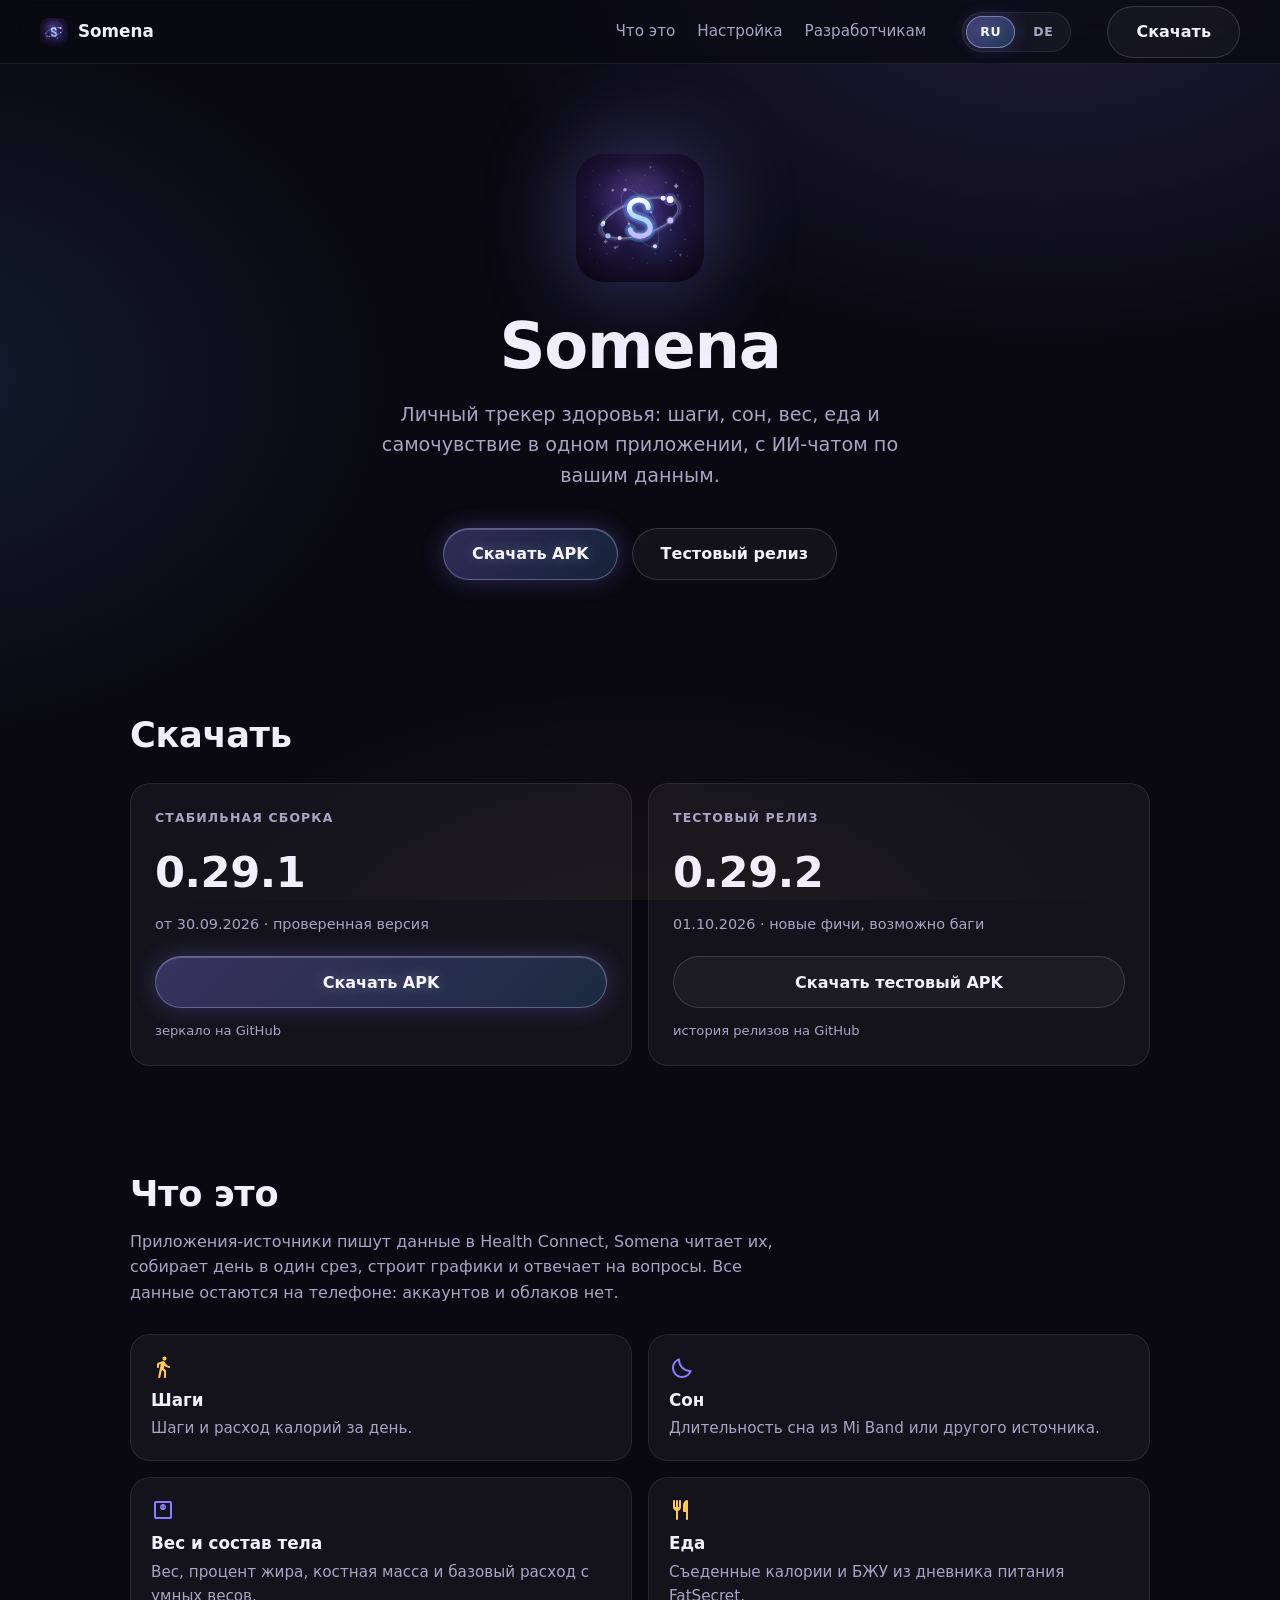
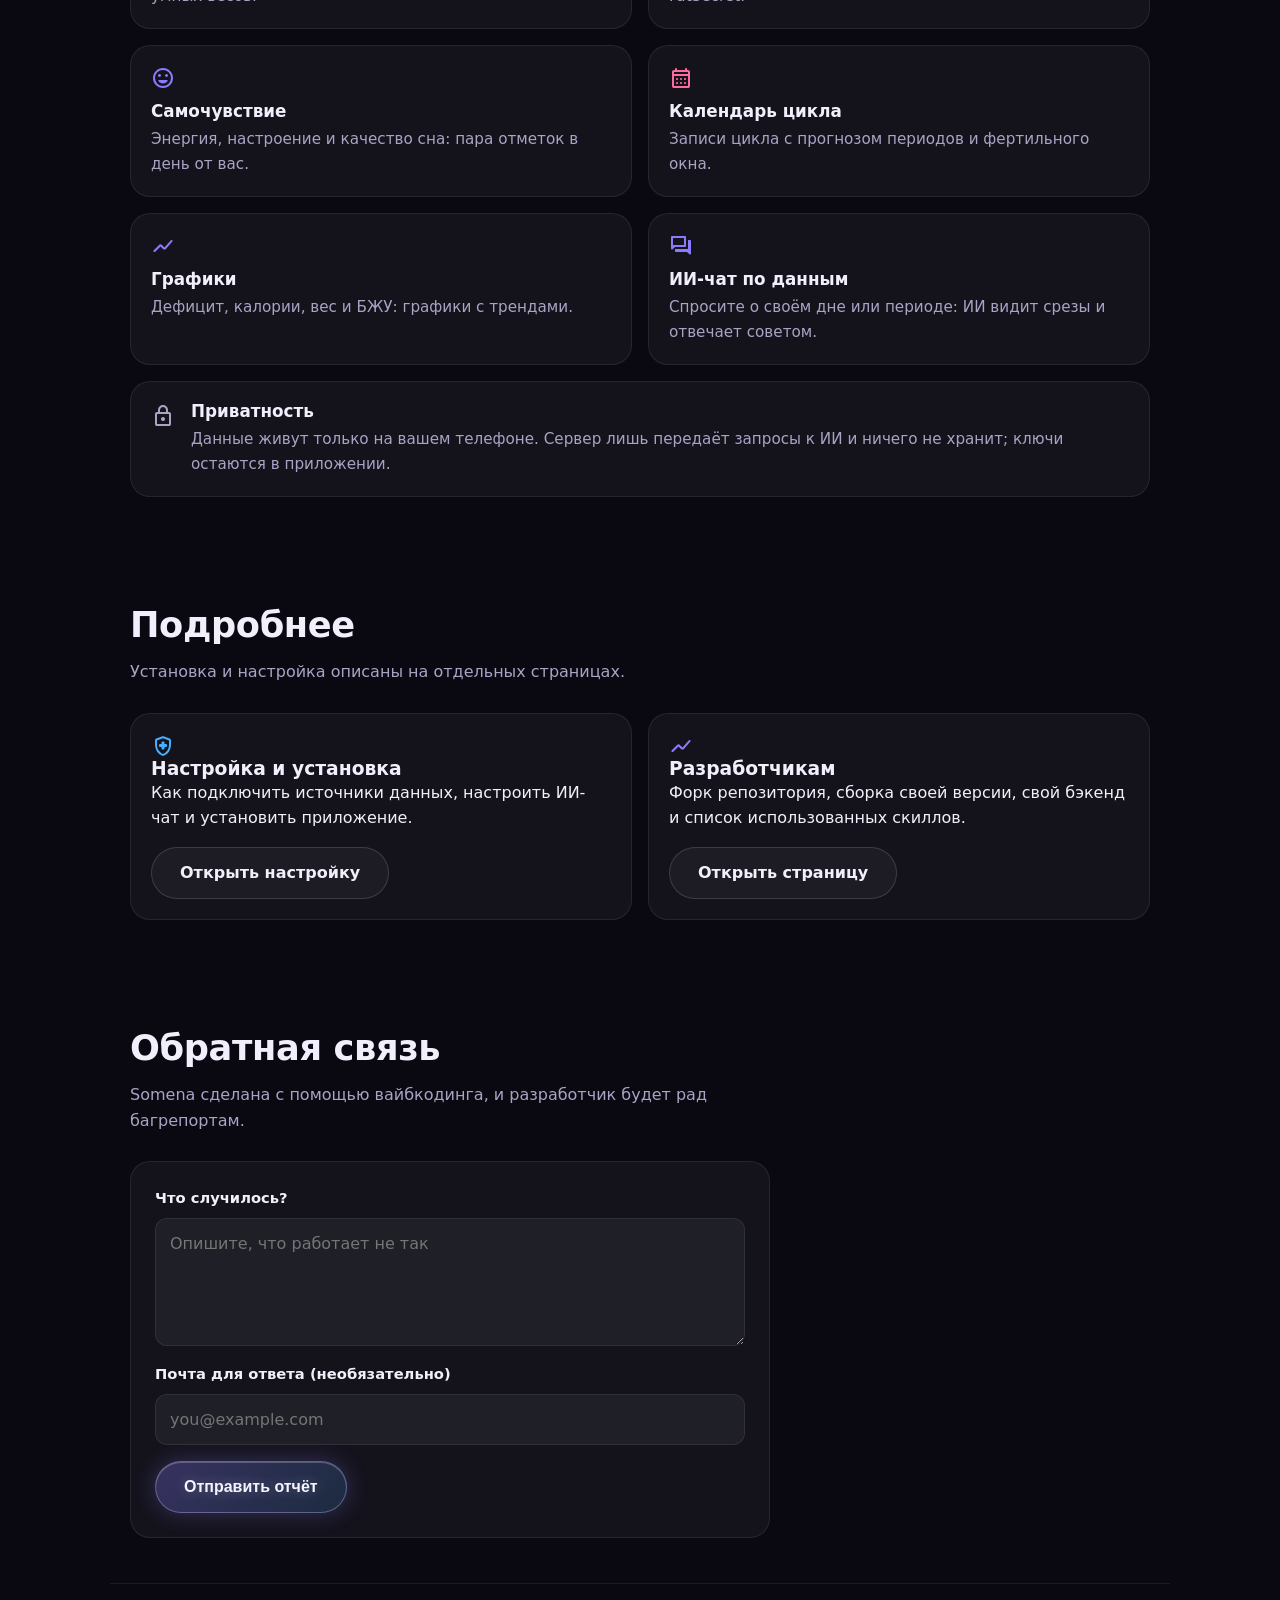
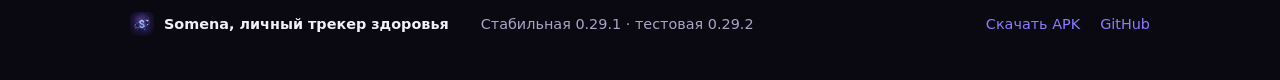
==== commit 1546f73c: "Правки лендинга по просмотру владелицы: убран абзац про каналы, подписи карточек проще, провал перед" ====
--- a/site/index.html
+++ b/site/index.html
@@ -48,7 +48,6 @@
 
 <section class="section" id="download">
   <h2 data-i18n="dl.h">Скачать</h2>
-  <p class="section-sub" data-i18n="dl.sub">Два канала: стабильная обновляется вручную после проверки, тестовая получает каждую сборку автоматически. Раздача идёт с нашего сервера, у GitHub есть зеркало на случай блокировок.</p>
   <div class="cards-download">
     <article class="glass card-download">
       <p class="card-caption" data-i18n="dl.stable">Стабильная сборка</p>
@@ -60,7 +59,7 @@
     <article class="glass card-download">
       <p class="card-caption" data-i18n="dl.test">Тестовый релиз</p>
       <p class="card-value"><span data-channel="test-version">0.29.1</span></p>
-      <p class="card-note"><span data-channel="test-date">30.09.2026</span> · <span data-i18n="dl.early">новое раньше, недоделки возможны</span></p>
+      <p class="card-note"><span data-channel="test-date">30.09.2026</span> · <span data-i18n="dl.early">новые фичи, возможно баги</span></p>
       <a class="btn btn-secondary btn-block" href="https://elunaris-vitrail.strangled.net/apk/somena-test.apk" data-i18n="dl.btnTest">Скачать тестовый APK</a>
       <a class="backup-link" href="https://github.com/ann-kuz/somena/releases" data-i18n="dl.history">история релизов на GitHub</a>
     </article>
@@ -74,7 +73,7 @@
     <article class="glass card">
       <img src="assets/icons/directions_walk.svg" alt="" width="24" height="24">
       <h3 data-i18n="about.s1">Шаги</h3>
-      <p data-i18n="about.s1t">Шаги и расход калорий за день, с браслета или телефона.</p>
+      <p data-i18n="about.s1t">Шаги и расход калорий за день.</p>
     </article>
     <article class="glass card">
       <img src="assets/icons/bedtime.svg" alt="" width="24" height="24">
@@ -104,7 +103,7 @@
     <article class="glass card">
       <img src="assets/icons/show_chart.svg" alt="" width="24" height="24">
       <h3 data-i18n="about.s7">Графики</h3>
-      <p data-i18n="about.s7t">Дефицит, калории, вес и БЖУ: светящиеся линии с трендами.</p>
+      <p data-i18n="about.s7t">Дефицит, калории, вес и БЖУ: графики с трендами.</p>
     </article>
     <article class="glass card">
       <img src="assets/icons/forum.svg" alt="" width="24" height="24">
@@ -123,7 +122,7 @@
 
 <section class="section" id="more">
   <h2 data-i18n="more.h">Подробнее</h2>
-  <p class="section-sub" data-i18n="more.sub">Установка и настройка живут на отдельных страницах, рядом с этим сайтом.</p>
+  <p class="section-sub" data-i18n="more.sub">Установка и настройка описаны на отдельных страницах.</p>
   <div class="cards">
     <article class="glass card-cta">
       <img src="assets/icons/health_and_safety.svg" alt="" width="24" height="24">
@@ -140,6 +139,26 @@
   </div>
 </section>
 
+<section class="section" id="feedback">
+  <h2 data-i18n="fb.h">Обратная связь</h2>
+  <p class="section-sub" data-i18n="fb.lead">Somena сделана с помощью вайбкодинга, и разработчик будет рад багрепортам.</p>
+  <form class="glass feedback-form" id="feedbackForm" novalidate>
+    <div class="field">
+      <label for="fb-message" data-i18n="fb.msgLabel">Что случилось?</label>
+      <textarea id="fb-message" name="message" rows="4" maxlength="4000" data-i18n-ph="fb.msgPh" placeholder="Опишите, что работает не так"></textarea>
+    </div>
+    <div class="field">
+      <label for="fb-contact" data-i18n="fb.contactLabel">Почта для ответа (необязательно)</label>
+      <input id="fb-contact" name="contact" type="email" maxlength="200" placeholder="you@example.com">
+    </div>
+    <input class="hp-field" type="text" name="website" tabindex="-1" autocomplete="off" aria-hidden="true">
+    <div class="form-actions">
+      <button class="btn btn-primary" type="submit" id="fbSubmit" data-i18n="fb.send">Отправить отчёт</button>
+      <p class="form-status" id="fbStatus" role="status" aria-live="polite"></p>
+    </div>
+  </form>
+</section>
+
 </main>
 
 <footer class="footer">
@@ -147,7 +166,7 @@
     <img src="assets/icon.svg" alt="" width="24" height="24">
     <span data-i18n="foot.brand">Somena, личный трекер здоровья</span>
   </div>
-  <p class="footer-versions"><span data-i18n="foot.stable">Стабильная</span> <span data-channel="stable-version">0.29.1</span> <span data-i18n="foot.from">от</span> <span data-channel="stable-date">30.09.2026</span>, <span data-i18n="foot.test">тестовая</span> <span data-channel="test-version">0.29.1</span> <span data-i18n="foot.from">от</span> <span data-channel="test-date">30.09.2026</span></p>
+  <p class="footer-versions"><span data-i18n="foot.stable">Стабильная</span> <span data-channel="stable-version">0.29.1</span> · <span data-i18n="foot.test">тестовая</span> <span data-channel="test-version">0.29.1</span></p>
   <nav class="footer-links" aria-label="Ссылки">
     <a href="https://elunaris-vitrail.strangled.net/apk/somena.apk" data-i18n="foot.download">Скачать APK</a>
     <a href="https://github.com/ann-kuz/somena" rel="noopener">GitHub</a>
@@ -162,26 +181,32 @@
     'hero.sub': 'Личный трекер здоровья: шаги, сон, вес, еда и самочувствие в одном приложении, с ИИ-чатом по вашим данным.',
     'hero.btn1': 'Скачать APK', 'hero.btn2': 'Тестовый релиз',
     'dl.h': 'Скачать',
-    'dl.sub': 'Два канала: стабильная обновляется вручную после проверки, тестовая получает каждую сборку автоматически. Раздача идёт с нашего сервера, у GitHub есть зеркало на случай блокировок.',
     'dl.stable': 'Стабильная сборка', 'dl.from': 'от', 'dl.checked': 'проверенная версия',
     'dl.btn': 'Скачать APK', 'dl.mirror': 'зеркало на GitHub',
-    'dl.test': 'Тестовый релиз', 'dl.early': 'новое раньше, недоделки возможны',
+    'dl.test': 'Тестовый релиз', 'dl.early': 'новые фичи, возможно баги',
     'dl.btnTest': 'Скачать тестовый APK', 'dl.history': 'история релизов на GitHub',
     'about.h': 'Что это',
     'about.sub': 'Приложения-источники пишут данные в Health Connect, Somena читает их, собирает день в один срез, строит графики и отвечает на вопросы. Все данные остаются на телефоне: аккаунтов и облаков нет.',
-    'about.s1': 'Шаги', 'about.s1t': 'Шаги и расход калорий за день, с браслета или телефона.',
+    'about.s1': 'Шаги', 'about.s1t': 'Шаги и расход калорий за день.',
     'about.s2': 'Сон', 'about.s2t': 'Длительность сна из Mi Band или другого источника.',
     'about.s3': 'Вес и состав тела', 'about.s3t': 'Вес, процент жира, костная масса и базовый расход с умных весов.',
     'about.s4': 'Еда', 'about.s4t': 'Съеденные калории и БЖУ из дневника питания FatSecret.',
     'about.s5': 'Самочувствие', 'about.s5t': 'Энергия, настроение и качество сна: пара отметок в день от вас.',
     'about.s6': 'Календарь цикла', 'about.s6t': 'Записи цикла с прогнозом периодов и фертильного окна.',
-    'about.s7': 'Графики', 'about.s7t': 'Дефицит, калории, вес и БЖУ: светящиеся линии с трендами.',
+    'about.s7': 'Графики', 'about.s7t': 'Дефицит, калории, вес и БЖУ: графики с трендами.',
     'about.s8': 'ИИ-чат по данным', 'about.s8t': 'Спросите о своём дне или периоде: ИИ видит срезы и отвечает советом.',
     'about.privacy': 'Приватность', 'about.privacyT': 'Данные живут только на вашем телефоне. Сервер лишь передаёт запросы к ИИ и ничего не хранит; ключи остаются в приложении.',
-    'more.h': 'Подробнее', 'more.sub': 'Установка и настройка живут на отдельных страницах, рядом с этим сайтом.',
+    'more.h': 'Подробнее', 'more.sub': 'Установка и настройка описаны на отдельных страницах.',
     'more.c1t': 'Настройка и установка', 'more.c1p': 'Как подключить источники данных, настроить ИИ-чат и установить приложение.', 'more.c1b': 'Открыть настройку',
     'more.c2t': 'Разработчикам', 'more.c2p': 'Форк репозитория, сборка своей версии, свой бэкенд и список использованных скиллов.', 'more.c2b': 'Открыть страницу',
-    'foot.brand': 'Somena, личный трекер здоровья', 'foot.stable': 'Стабильная', 'foot.test': 'тестовая', 'foot.from': 'от', 'foot.download': 'Скачать APK'
+    'fb.h': 'Обратная связь',
+    'fb.lead': 'Somena сделана с помощью вайбкодинга, и разработчик будет рад багрепортам.',
+    'fb.msgLabel': 'Что случилось?', 'fb.msgPh': 'Опишите, что работает не так',
+    'fb.contactLabel': 'Почта для ответа (необязательно)',
+    'fb.send': 'Отправить отчёт', 'fb.sending': 'Отправка…',
+    'fb.ok': 'Спасибо, отчёт получен.', 'fb.err': 'Не получилось отправить, попробуйте ещё раз.',
+    'fb.tooFast': 'Слишком часто. Попробуйте через минуту.', 'fb.empty': 'Опишите проблему хотя бы парой слов.',
+    'foot.brand': 'Somena, личный трекер здоровья', 'foot.stable': 'Стабильная', 'foot.test': 'тестовая', 'foot.download': 'Скачать APK'
   },
   de: {
     '__title': 'Somena: persönlicher Gesundheitstracker',
@@ -189,26 +214,32 @@
     'hero.sub': 'Persönlicher Gesundheitstracker: Schritte, Schlaf, Gewicht, Ernährung und Wohlbefinden in einer App, mit KI-Chat zu Ihren Daten.',
     'hero.btn1': 'APK herunterladen', 'hero.btn2': 'Testversion',
     'dl.h': 'Herunterladen',
-    'dl.sub': 'Zwei Kanäle: Die stabile Version wird nach Prüfung von Hand aktualisiert, die Testversion erhält jeden Build automatisch. Der Download läuft über unseren Server, GitHub dient als Spiegel für den Fall von Sperren.',
     'dl.stable': 'Stabiler Build', 'dl.from': 'vom', 'dl.checked': 'geprüfte Version',
     'dl.btn': 'APK herunterladen', 'dl.mirror': 'Spiegel auf GitHub',
-    'dl.test': 'Testversion', 'dl.early': 'Neuerungen früher, Unfertiges möglich',
+    'dl.test': 'Testversion', 'dl.early': 'neue Features früher, Bugs möglich',
     'dl.btnTest': 'Test-APK herunterladen', 'dl.history': 'Release-Verlauf auf GitHub',
     'about.h': 'Über Somena',
     'about.sub': 'Quell-Apps schreiben Daten in Health Connect, Somena liest sie, fasst den Tag in einer Übersicht zusammen, zeichnet Diagramme und beantwortet Fragen. Alle Daten bleiben auf dem Telefon: keine Konten, keine Cloud.',
-    'about.s1': 'Schritte', 'about.s1t': 'Schritte und Kalorienverbrauch des Tages, vom Armband oder Telefon.',
+    'about.s1': 'Schritte', 'about.s1t': 'Schritte und Kalorienverbrauch des Tages.',
     'about.s2': 'Schlaf', 'about.s2t': 'Schlafdauer aus Mi Band oder einer anderen Quelle.',
     'about.s3': 'Gewicht und Körperzusammensetzung', 'about.s3t': 'Gewicht, Körperfettanteil, Knochenmasse und Grundumsatz von der Smart-Waage.',
     'about.s4': 'Ernährung', 'about.s4t': 'Gegessene Kalorien und Makronährstoffe aus dem Tagebuch FatSecret.',
     'about.s5': 'Wohlbefinden', 'about.s5t': 'Energie, Stimmung und Schlafqualität: ein paar Einschätzungen am Tag von Ihnen.',
     'about.s6': 'Zykluskalender', 'about.s6t': 'Zykluseinträge mit Vorhersage von Periode und fruchtbaren Tagen.',
-    'about.s7': 'Diagramme', 'about.s7t': 'Defizit, Kalorien, Gewicht und Makros: leuchtende Linien mit Trends.',
+    'about.s7': 'Diagramme', 'about.s7t': 'Defizit, Kalorien, Gewicht und Makros: Diagramme mit Trends.',
     'about.s8': 'KI-Chat zu Ihren Daten', 'about.s8t': 'Fragen Sie nach Ihrem Tag oder Zeitraum: Die KI sieht die Übersichten und antwortet mit einem Rat.',
     'about.privacy': 'Datenschutz', 'about.privacyT': 'Daten leben nur auf Ihrem Telefon. Der Server leitet lediglich Anfragen an die KI weiter und speichert nichts; die Schlüssel bleiben in der App.',
-    'more.h': 'Mehr dazu', 'more.sub': 'Installation und Einrichtung stehen auf eigenen Seiten neben dieser Website.',
+    'more.h': 'Mehr dazu', 'more.sub': 'Installation und Einrichtung stehen auf eigenen Seiten.',
     'more.c1t': 'Einrichtung und Installation', 'more.c1p': 'Wie Sie Datenquellen verbinden, den KI-Chat einrichten und die App installieren.', 'more.c1b': 'Zur Einrichtung',
     'more.c2t': 'Für Entwickler', 'more.c2p': 'Fork des Repositoriums, eigener Build, eigener Server und die genutzten Skills.', 'more.c2b': 'Seite öffnen',
-    'foot.brand': 'Somena, persönlicher Gesundheitstracker', 'foot.stable': 'Stabil', 'foot.test': 'Test', 'foot.from': 'vom', 'foot.download': 'APK herunterladen'
+    'fb.h': 'Feedback',
+    'fb.lead': 'Somena ist per Vibe-Coding entstanden, und der Entwickler freut sich über Fehlerberichte.',
+    'fb.msgLabel': 'Was ist passiert?', 'fb.msgPh': 'Beschreiben Sie, was nicht funktioniert',
+    'fb.contactLabel': 'E-Mail für eine Antwort (optional)',
+    'fb.send': 'Bericht senden', 'fb.sending': 'Wird gesendet…',
+    'fb.ok': 'Danke, der Bericht ist angekommen.', 'fb.err': 'Senden fehlgeschlagen, bitte erneut versuchen.',
+    'fb.tooFast': 'Zu häufig. Bitte in einer Minute erneut.', 'fb.empty': 'Beschreiben Sie das Problem mit wenigen Worten.',
+    'foot.brand': 'Somena, persönlicher Gesundheitstracker', 'foot.stable': 'Stabil', 'foot.test': 'Test', 'foot.download': 'APK herunterladen'
   }
 };
 </script>
@@ -230,6 +261,52 @@
   } catch (_) { /* манифест недоступен: показываем вшитые версии */ }
 })();
 </script>
+<script>
+(() => {
+  const form = document.getElementById('feedbackForm');
+  if (!form) return;
+  const dict = () => ((window.SOMENA_I18N || {})[document.documentElement.lang || 'ru'] || {});
+  const t = (key) => dict()[key] || '';
+  const submit = document.getElementById('fbSubmit');
+  const status = document.getElementById('fbStatus');
+  form.addEventListener('submit', async (e) => {
+    e.preventDefault();
+    const message = form.elements.message.value.trim();
+    status.textContent = '';
+    if (message.length < 4) {
+      status.textContent = t('fb.empty');
+      document.getElementById('fb-message').focus();
+      return;
+    }
+    submit.disabled = true;
+    submit.textContent = t('fb.sending');
+    try {
+      const resp = await fetch('https://elunaris-vitrail.strangled.net/feedback', {
+        method: 'POST',
+        headers: { 'Content-Type': 'application/json' },
+        body: JSON.stringify({
+          message,
+          contact: form.elements.contact.value.trim(),
+          website: form.elements.website.value,
+        }),
+      });
+      if (resp.ok) {
+        status.textContent = t('fb.ok');
+        form.reset();
+      } else if (resp.status === 429) {
+        status.textContent = t('fb.tooFast');
+      } else {
+        status.textContent = t('fb.err');
+      }
+    } catch (_) {
+      status.textContent = t('fb.err');
+    } finally {
+      submit.disabled = false;
+      submit.textContent = t('fb.send') || 'Отправить отчёт';
+    }
+  });
+})();
+</script>
 
 </body>
 </html>
--- a/site/style.css
+++ b/site/style.css
@@ -176,7 +176,7 @@
 .section {
   max-width: var(--content);
   margin: 0 auto;
-  padding: clamp(48px, 8vh, 84px) 20px;
+  padding: clamp(44px, 7vh, 76px) 20px clamp(36px, 5vh, 56px);
 }
 
 .section h2 {
@@ -332,8 +332,8 @@
 
 .footer {
   max-width: var(--content);
-  margin: 40px auto 0;
-  padding: 32px 20px 48px;
+  margin: 0 auto;
+  padding: 28px 20px 44px;
   border-top: 1px solid var(--glass-border);
   display: flex;
   flex-wrap: wrap;
@@ -378,3 +378,160 @@
 @media (prefers-reduced-motion: reduce) {
   html { scroll-behavior: auto; }
 }
+
+/* Переключатель языка: русский и немецкий (дополнение к спеке 0012) */
+
+.lang-switch {
+  display: inline-flex;
+  gap: 4px;
+  padding: 3px;
+  margin-left: 8px;
+  border-radius: 999px;
+  background: rgba(255, 255, 255, 0.04);
+  border: 1px solid var(--glass-border);
+}
+
+.lang-btn {
+  min-height: 32px;
+  padding: 0 13px;
+  border-radius: 999px;
+  border: 1px solid transparent;
+  background: transparent;
+  color: var(--text-2);
+  font: inherit;
+  font-size: 0.78rem;
+  font-weight: 700;
+  letter-spacing: 0.05em;
+  cursor: pointer;
+}
+
+.lang-btn:hover { color: var(--text); }
+
+/* Активный язык - неоновая пилюля как у кнопок: перепутать состояния невозможно */
+.lang-btn.active {
+  color: #F6F4FF;
+  text-shadow: 0 0 12px rgba(241, 239, 251, 0.3);
+  background: linear-gradient(135deg, rgba(139, 124, 255, 0.42), rgba(70, 174, 255, 0.24));
+  border-color: rgba(200, 195, 255, 0.5);
+  box-shadow: 0 0 16px rgba(139, 124, 255, 0.25);
+}
+
+.nav-links a.active { color: var(--text); }
+
+/* Подстраницы поддоменов: Настройка и Разработчикам */
+
+.page-hero {
+  display: flex;
+  flex-direction: column;
+  align-items: center;
+  text-align: center;
+  padding: clamp(48px, 8vh, 80px) 20px 0;
+}
+
+.page-hero h1 {
+  font-size: clamp(2rem, 5vw, 3rem);
+  font-weight: 750;
+  letter-spacing: -0.02em;
+}
+
+.page-hero .hero-sub { margin-top: 12px; }
+
+.step-body {
+  display: flex;
+  flex-direction: column;
+  gap: 6px;
+}
+
+.step-body .muted { color: var(--text-2); font-size: 0.95rem; }
+
+.code-inline {
+  align-self: flex-start;
+  font-family: ui-monospace, SFMono-Regular, Menlo, Consolas, monospace;
+  font-size: 0.88em;
+  color: var(--text);
+  background: rgba(255, 255, 255, 0.06);
+  border: 1px solid var(--glass-border);
+  border-radius: 8px;
+  padding: 4px 10px;
+}
+
+.card-cta {
+  display: flex;
+  flex-direction: column;
+  align-items: flex-start;
+  padding: 20px;
+}
+
+.card-cta .btn { margin-top: 16px; }
+
+.credits {
+  list-style: none;
+  display: flex;
+  flex-wrap: wrap;
+  gap: 8px;
+  margin: 16px 0 0;
+  padding: 0;
+}
+
+.credits li {
+  padding: 8px 14px;
+  border-radius: 999px;
+  font-size: 0.85rem;
+  color: var(--text-2);
+  background: rgba(255, 255, 255, 0.04);
+  border: 1px solid var(--glass-border);
+}
+
+/* Форма обратной связи: багрепорты (дополнение 03.10.2026) */
+
+.feedback-form {
+  max-width: 640px;
+  margin-top: 28px;
+  padding: 24px;
+  display: flex;
+  flex-direction: column;
+  gap: 16px;
+}
+
+.field { display: flex; flex-direction: column; gap: 8px; }
+
+.field label { font-size: 0.92rem; font-weight: 600; }
+
+.field textarea,
+.field input {
+  font: inherit;
+  color: var(--text);
+  background: rgba(255, 255, 255, 0.05);
+  border: 1px solid var(--glass-border);
+  border-radius: 12px;
+  padding: 12px 14px;
+  min-height: 46px;
+  resize: vertical;
+}
+
+.field textarea { min-height: 110px; }
+
+.field textarea:focus,
+.field input:focus {
+  outline: 2px solid var(--primary);
+  outline-offset: 1px;
+  border-color: rgba(200, 195, 255, 0.4);
+}
+
+/* Медовая ловушка ботам: вне экрана, людям не видна и не в табуляции */
+.hp-field {
+  position: absolute;
+  left: -9999px;
+  width: 1px;
+  height: 1px;
+  opacity: 0;
+}
+
+.form-actions {
+  display: flex;
+  align-items: center;
+  flex-wrap: wrap;
+  gap: 14px;
+}
+
+.form-status { font-size: 0.92rem; color: var(--text-2); }
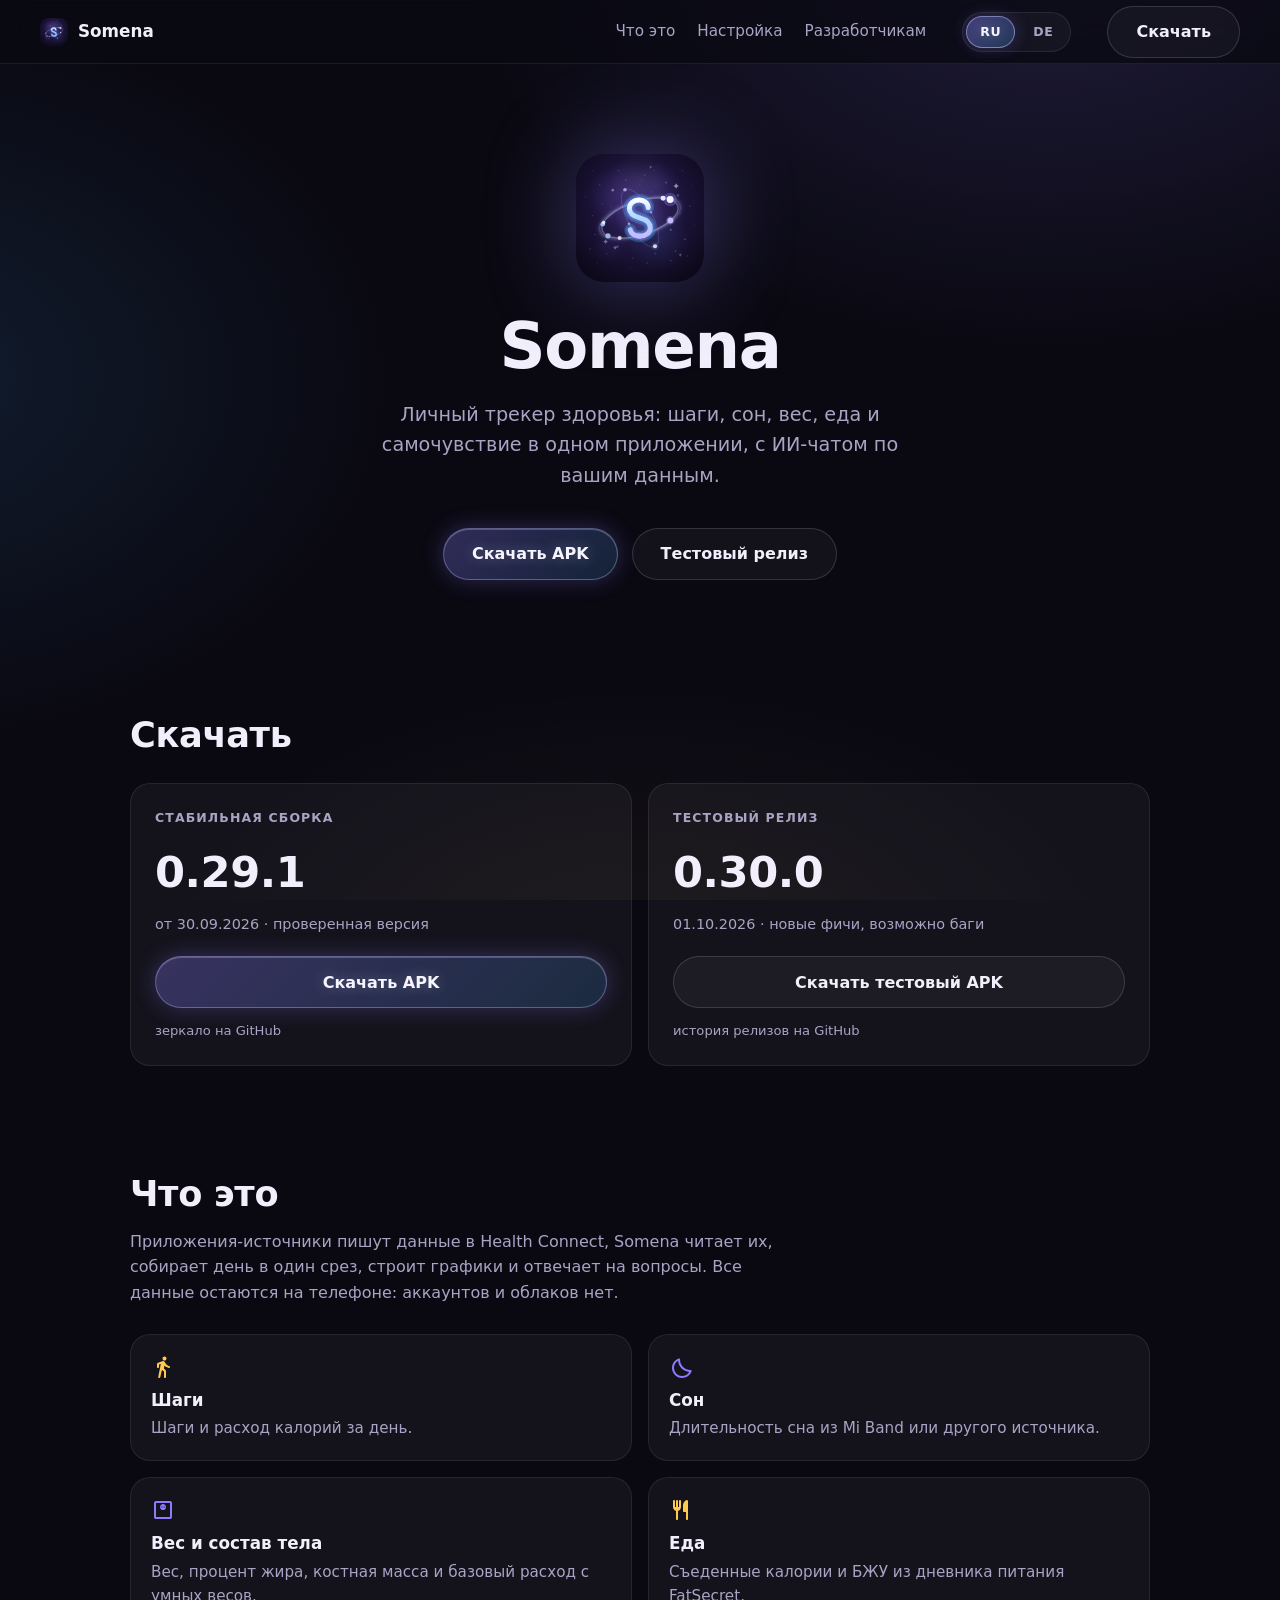
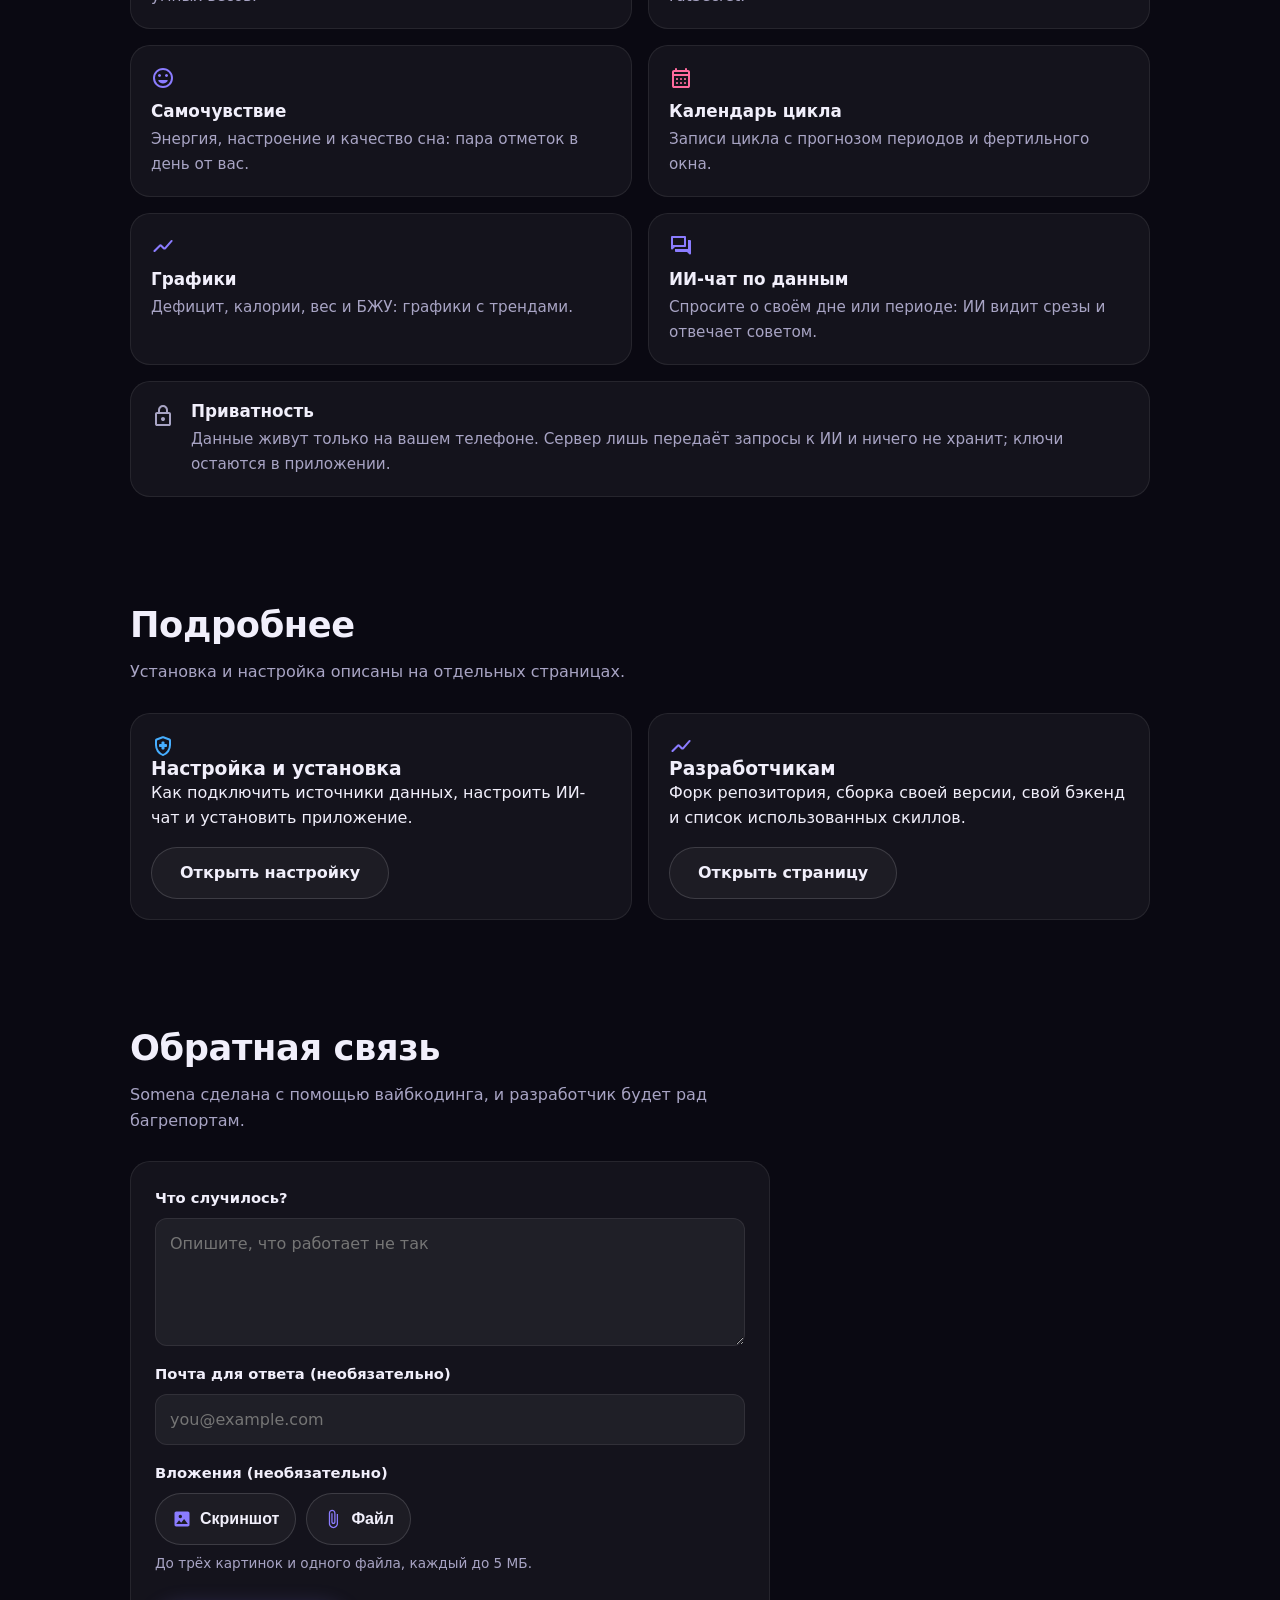
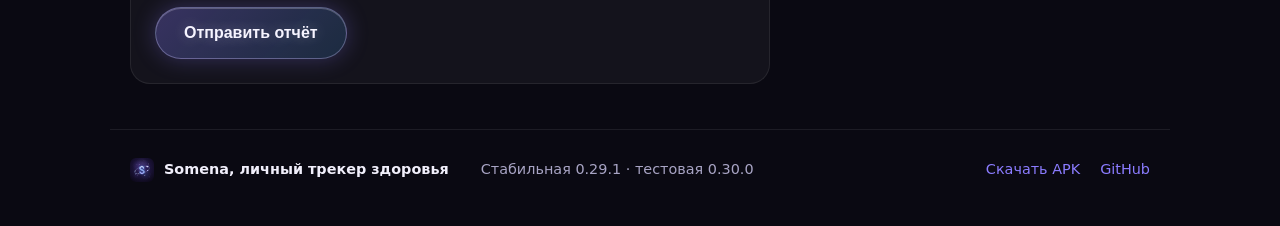
==== commit f5b676d3: "Спека 0013: форма багрепортов берёт вложения (3 картинки + 1 любой файл до 5 МБ, чипы с удалением, r" ====
--- a/site/index.html
+++ b/site/index.html
@@ -150,6 +150,24 @@
     <div class="field">
       <label for="fb-contact" data-i18n="fb.contactLabel">Почта для ответа (необязательно)</label>
       <input id="fb-contact" name="contact" type="email" maxlength="200" placeholder="you@example.com">
+    </div>
+    <div class="field">
+      <span class="field-label" data-i18n="fb.filesLabel">Вложения (необязательно)</span>
+      <div class="attach-buttons">
+        <button type="button" class="btn btn-secondary" id="fbShotBtn">
+          <img src="assets/icons/image.svg" alt="" width="20" height="20">
+          <span data-i18n="fb.shot">Скриншот</span>
+        </button>
+        <button type="button" class="btn btn-secondary" id="fbFileBtn">
+          <img src="assets/icons/attach_file.svg" alt="" width="20" height="20">
+          <span data-i18n="fb.file">Файл</span>
+        </button>
+      </div>
+      <p class="attach-hint" id="fbFilesHint" data-i18n="fb.filesHint">До трёх картинок и одного файла, каждый до 5 МБ.</p>
+      <input type="file" id="fbShotInput" accept="image/*" multiple hidden>
+      <input type="file" id="fbFileInput" hidden>
+      <ul class="attach-list" id="fbFileList"></ul>
+      <p class="form-status" id="fbFilesStatus" role="status" aria-live="polite"></p>
     </div>
     <input class="hp-field" type="text" name="website" tabindex="-1" autocomplete="off" aria-hidden="true">
     <div class="form-actions">
@@ -203,6 +221,14 @@
     'fb.lead': 'Somena сделана с помощью вайбкодинга, и разработчик будет рад багрепортам.',
     'fb.msgLabel': 'Что случилось?', 'fb.msgPh': 'Опишите, что работает не так',
     'fb.contactLabel': 'Почта для ответа (необязательно)',
+    'fb.filesLabel': 'Вложения (необязательно)',
+    'fb.shot': 'Скриншот', 'fb.file': 'Файл',
+    'fb.filesHint': 'До трёх картинок и одного файла, каждый до 5 МБ.',
+    'fb.removeFile': 'Убрать файл',
+    'fb.tooBig': 'Файл «{name}» больше 5 МБ: не приложен.',
+    'fb.tooManyShots': 'Картинок можно приложить не больше трёх.',
+    'fb.tooManyFiles': 'Прочий файл можно приложить только один.',
+    'fb.mb': 'МБ', 'fb.kb': 'КБ',
     'fb.send': 'Отправить отчёт', 'fb.sending': 'Отправка…',
     'fb.ok': 'Спасибо, отчёт получен.', 'fb.err': 'Не получилось отправить, попробуйте ещё раз.',
     'fb.tooFast': 'Слишком часто. Попробуйте через минуту.', 'fb.empty': 'Опишите проблему хотя бы парой слов.',
@@ -236,6 +262,14 @@
     'fb.lead': 'Somena ist per Vibe-Coding entstanden, und der Entwickler freut sich über Fehlerberichte.',
     'fb.msgLabel': 'Was ist passiert?', 'fb.msgPh': 'Beschreiben Sie, was nicht funktioniert',
     'fb.contactLabel': 'E-Mail für eine Antwort (optional)',
+    'fb.filesLabel': 'Anhänge (optional)',
+    'fb.shot': 'Screenshot', 'fb.file': 'Datei',
+    'fb.filesHint': 'Bis zu drei Bilder und eine weitere Datei, jeweils bis 5 MB.',
+    'fb.removeFile': 'Anhang entfernen',
+    'fb.tooBig': 'Die Datei „{name}“ ist größer als 5 MB und wurde nicht angehängt.',
+    'fb.tooManyShots': 'Nicht mehr als drei Bilder.',
+    'fb.tooManyFiles': 'Nur eine weitere Datei möglich.',
+    'fb.mb': 'MB', 'fb.kb': 'KB',
     'fb.send': 'Bericht senden', 'fb.sending': 'Wird gesendet…',
     'fb.ok': 'Danke, der Bericht ist angekommen.', 'fb.err': 'Senden fehlgeschlagen, bitte erneut versuchen.',
     'fb.tooFast': 'Zu häufig. Bitte in einer Minute erneut.', 'fb.empty': 'Beschreiben Sie das Problem mit wenigen Worten.',
@@ -269,10 +303,85 @@
   const t = (key) => dict()[key] || '';
   const submit = document.getElementById('fbSubmit');
   const status = document.getElementById('fbStatus');
+  const filesStatus = document.getElementById('fbFilesStatus');
+  const list = document.getElementById('fbFileList');
+  const shotInput = document.getElementById('fbShotInput');
+  const fileInput = document.getElementById('fbFileInput');
+  // Правила вложений (спека 0013): до трёх картинок и один прочий файл, каждый
+  // до 5 МБ; картинка определяется по расширению - так же, как на сервере.
+  const MAX_BYTES = 5 * 1024 * 1024;
+  const IMAGE_RE = /\.(png|jpe?g|webp|gif|heic)$/i;
+  let picked = [];
+
+  const fmtSize = (bytes) => bytes >= 1024 * 1024
+    ? (bytes / 1024 / 1024).toFixed(1) + ' ' + (t('fb.mb') || 'МБ')
+    : Math.max(1, Math.round(bytes / 1024)) + ' ' + (t('fb.kb') || 'КБ');
+
+  function render() {
+    list.innerHTML = '';
+    picked.forEach((f, idx) => {
+      const li = document.createElement('li');
+      li.className = 'attach-chip';
+      const name = document.createElement('span');
+      name.className = 'attach-name';
+      name.textContent = f.name;
+      name.title = f.name;
+      const size = document.createElement('span');
+      size.className = 'attach-size';
+      size.textContent = fmtSize(f.size);
+      const rm = document.createElement('button');
+      rm.type = 'button';
+      rm.className = 'attach-remove';
+      rm.setAttribute('aria-label', (t('fb.removeFile') || 'Убрать файл') + ' ' + f.name);
+      rm.innerHTML = '<svg xmlns="http://www.w3.org/2000/svg" height="16" viewBox="0 0 24 24" width="16" aria-hidden="true"><path fill="currentColor" d="M19 6.41 17.59 5 12 10.59 6.41 5 5 6.41 10.59 12 5 17.59 6.41 19 12 13.41 17.59 19 19 17.59 13.41 12z"/></svg>';
+      rm.addEventListener('click', () => {
+        picked.splice(idx, 1);
+        filesStatus.textContent = '';
+        render();
+      });
+      li.append(name, size, rm);
+      list.appendChild(li);
+    });
+  }
+
+  function addFiles(chosen) {
+    let note = '';
+    for (const file of chosen) {
+      const isImage = IMAGE_RE.test(file.name);
+      const imageCount = picked.filter((f) => f.isImage).length + (isImage ? 1 : 0);
+      const otherCount = picked.length - picked.filter((f) => f.isImage).length + (isImage ? 0 : 1);
+      if (file.size > MAX_BYTES) {
+        note = (t('fb.tooBig') || '').replace('{name}', file.name);
+      } else if (isImage && imageCount > 3) {
+        note = t('fb.tooManyShots');
+      } else if (!isImage && otherCount > 1) {
+        note = t('fb.tooManyFiles');
+      } else {
+        picked.push({ name: file.name, size: file.size, isImage, file });
+        continue;
+      }
+    }
+    filesStatus.textContent = note;
+    render();
+  }
+
+  document.getElementById('fbShotBtn').addEventListener('click', () => shotInput.click());
+  document.getElementById('fbFileBtn').addEventListener('click', () => fileInput.click());
+  shotInput.addEventListener('change', () => { addFiles([...shotInput.files]); shotInput.value = ''; });
+  fileInput.addEventListener('change', () => { addFiles([...fileInput.files]); fileInput.value = ''; });
+
+  const readAsBase64 = (file) => new Promise((resolve, reject) => {
+    const reader = new FileReader();
+    reader.onload = () => resolve(String(reader.result).split(',')[1] || '');
+    reader.onerror = () => reject(reader.error);
+    reader.readAsDataURL(file);
+  });
+
   form.addEventListener('submit', async (e) => {
     e.preventDefault();
     const message = form.elements.message.value.trim();
     status.textContent = '';
+    filesStatus.textContent = '';
     if (message.length < 4) {
       status.textContent = t('fb.empty');
       document.getElementById('fb-message').focus();
@@ -281,6 +390,8 @@
     submit.disabled = true;
     submit.textContent = t('fb.sending');
     try {
+      const files = [];
+      for (const f of picked) files.push({ name: f.name, data: await readAsBase64(f.file) });
       const resp = await fetch('https://elunaris-vitrail.strangled.net/feedback', {
         method: 'POST',
         headers: { 'Content-Type': 'application/json' },
@@ -288,11 +399,14 @@
           message,
           contact: form.elements.contact.value.trim(),
           website: form.elements.website.value,
+          files,
         }),
       });
       if (resp.ok) {
         status.textContent = t('fb.ok');
         form.reset();
+        picked = [];
+        render();
       } else if (resp.status === 429) {
         status.textContent = t('fb.tooFast');
       } else {
--- a/site/style.css
+++ b/site/style.css
@@ -535,3 +535,69 @@
 }
 
 .form-status { font-size: 0.92rem; color: var(--text-2); }
+
+/* Вложения багрепорта (спека 0013): кнопки прикрепления и чипы выбранных файлов */
+.field .field-label { font-size: 0.92rem; font-weight: 600; }
+
+.attach-buttons { display: flex; flex-wrap: wrap; gap: 10px; }
+
+.attach-buttons .btn {
+  display: inline-flex;
+  align-items: center;
+  gap: 8px;
+  padding: 10px 16px;
+}
+
+.attach-hint { font-size: 0.85rem; color: var(--text-2); }
+
+.attach-list {
+  list-style: none;
+  margin: 0;
+  padding: 0;
+  display: flex;
+  flex-wrap: wrap;
+  gap: 8px;
+}
+
+.attach-chip {
+  display: inline-flex;
+  align-items: center;
+  gap: 8px;
+  min-width: 0;
+  max-width: 100%;
+  padding: 6px 8px 6px 14px;
+  background: rgba(255, 255, 255, 0.05);
+  border: 1px solid var(--glass-border);
+  border-radius: 999px;
+}
+
+.attach-name {
+  min-width: 0;
+  max-width: 220px;
+  overflow: hidden;
+  text-overflow: ellipsis;
+  white-space: nowrap;
+  font-size: 0.9rem;
+}
+
+.attach-size { font-size: 0.8rem; color: var(--text-2); flex-shrink: 0; }
+
+.attach-remove {
+  position: relative;
+  display: inline-flex;
+  align-items: center;
+  justify-content: center;
+  width: 26px;
+  height: 26px;
+  flex-shrink: 0;
+  border: none;
+  border-radius: 50%;
+  background: rgba(255, 255, 255, 0.06);
+  color: var(--text-2);
+  cursor: pointer;
+}
+
+/* Пальцу нужно больше кнопки: расширенная зона касания без роста кружка */
+.attach-remove::after { content: ''; position: absolute; inset: -9px; }
+
+.attach-remove:hover { background: rgba(255, 255, 255, 0.12); color: var(--text); }
